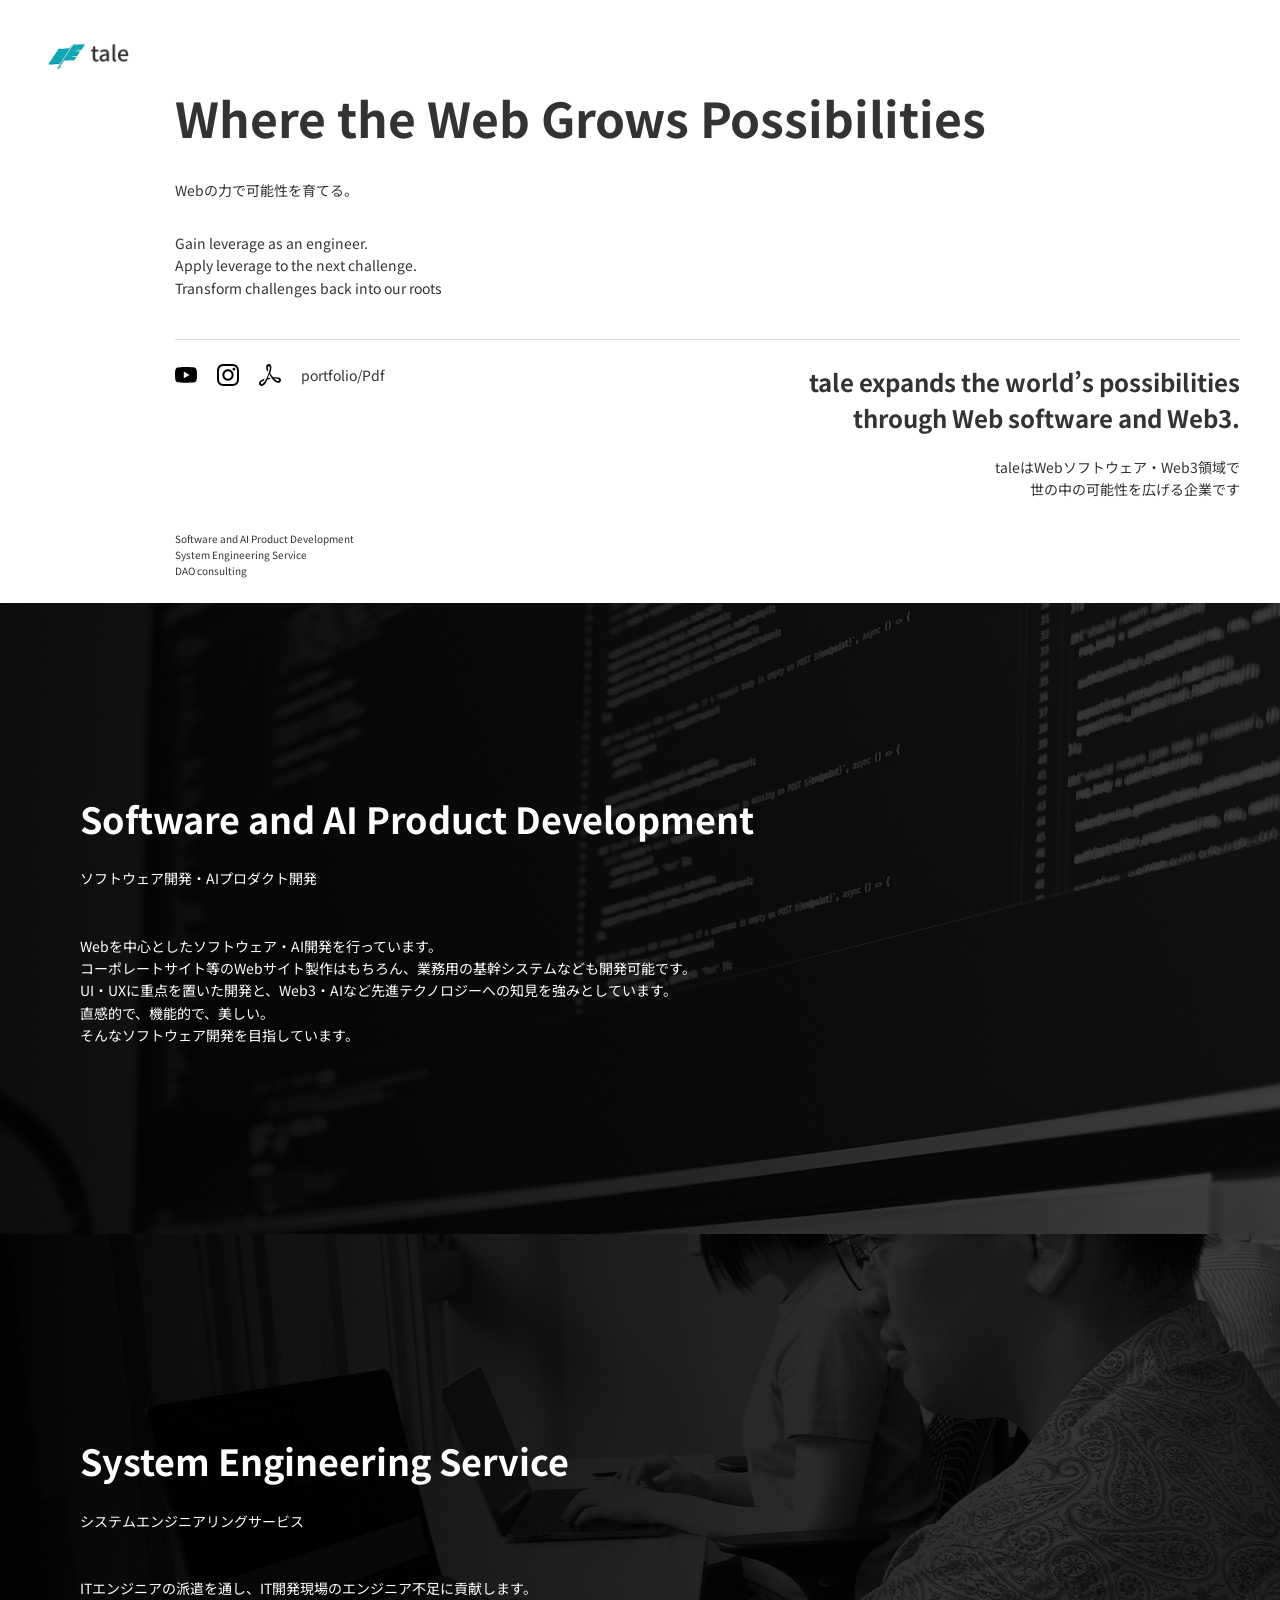
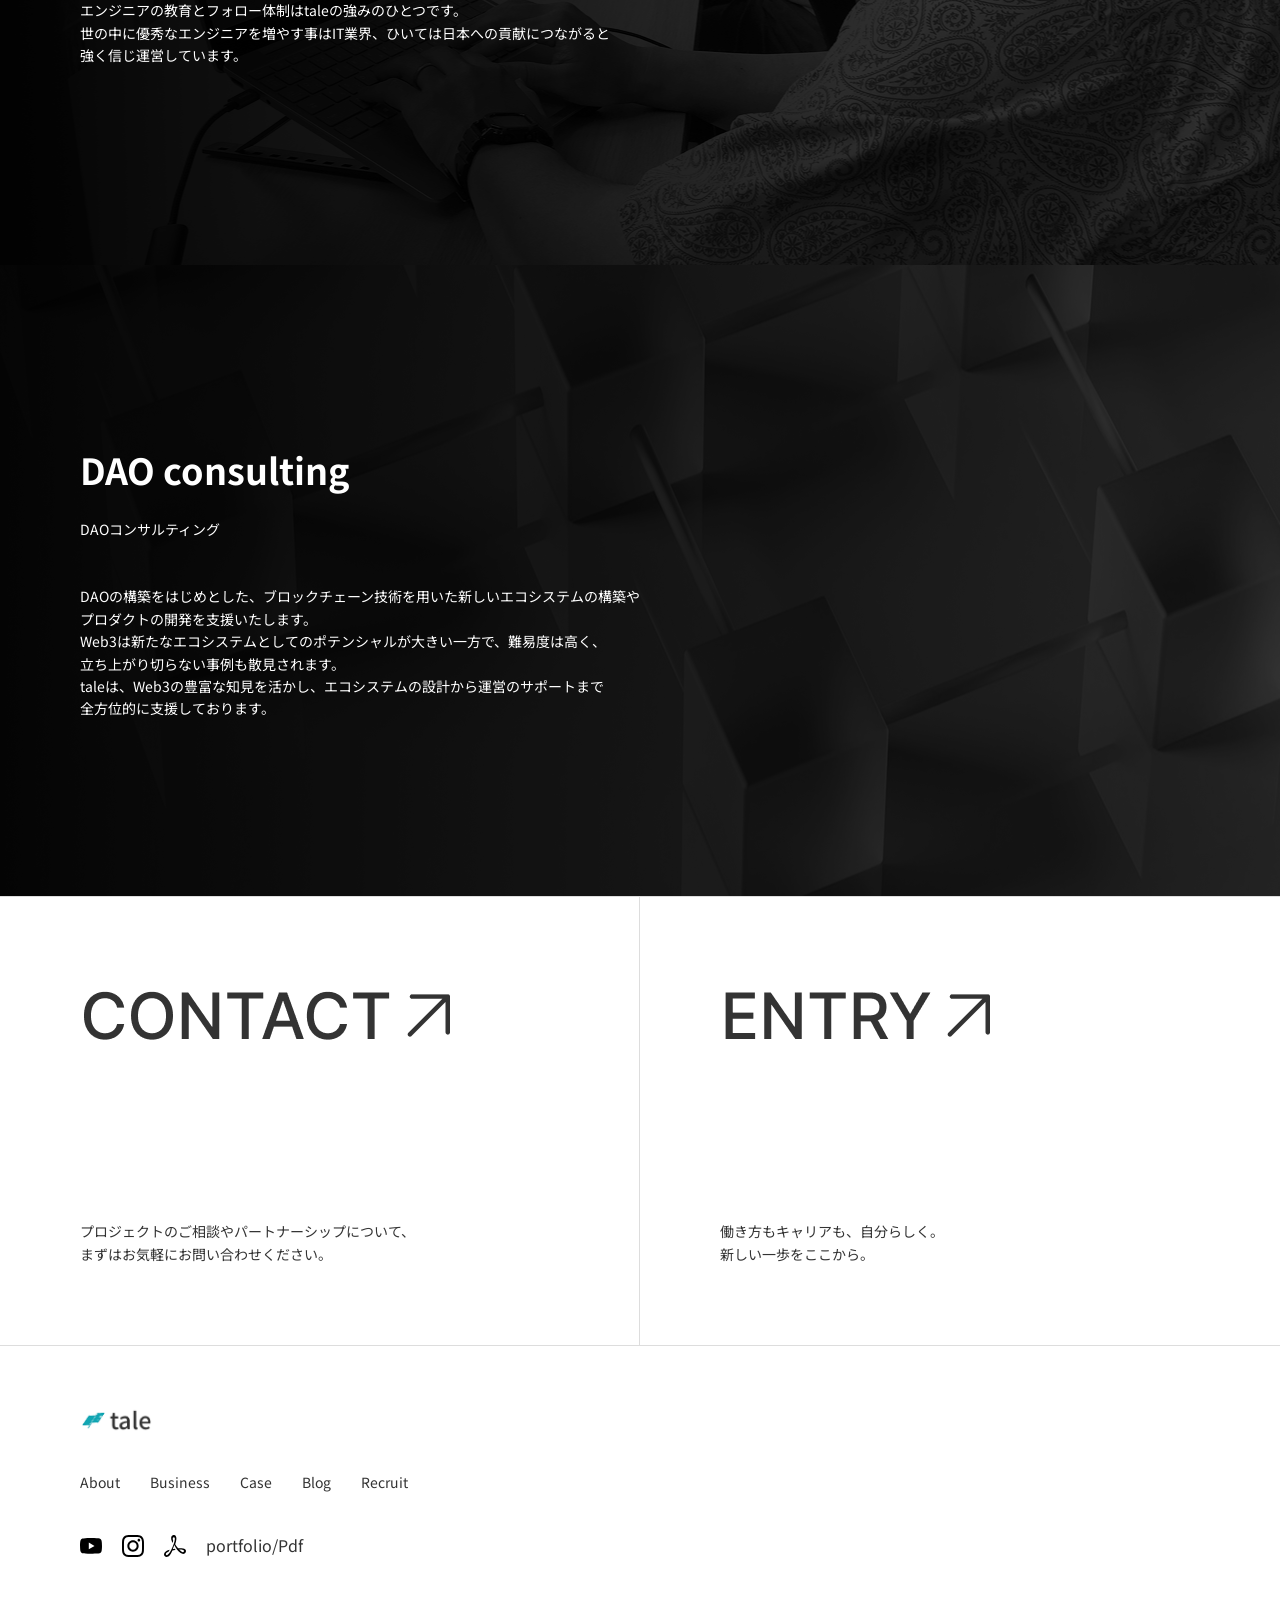
==== index.html @ 4bd84e6c "初回作成分" ====
<!DOCTYPE html>
<html lang="ja">
<head>
  <meta charset="UTF-8">
  <title>tale(mock)</title>

  <link href="https://fonts.googleapis.com/css2?family=Noto+Sans+JP:wght@400;700&display=swap" rel="stylesheet">
  <link rel="stylesheet" href="assets/css/style.css">
</head>

<body>

<header class="header">
  <div class="container">

    <div class="logo">
      <img src="assets/images/tale_logo_header.png" alt="tale">
    </div>

    <!-- <nav class="nav">
      <a href="#">About</a>
      <a href="#">Business</a>
      <a href="#">Case</a>
      <a href="#">Blog</a>
      <a href="#">Recruit</a>
    </nav> -->

  </div>
</header>


<section class="hero">
  <div class="container">
		<h1>Where the Web Grows Possibilities</h1>
    <p class="hero-sub">
          Webの力で可能性を育てる。
        </p>
      <p class="hero-text">
        Gain leverage as an engineer.<br>
        Apply leverage to the next challenge.<br>
        Transform challenges back into our roots
      </p>

    <!-- 上段 -->
    <div class="hero-top">
			

      <!-- 左 -->
      <div class="hero-left">



        <div class="hero-icons">
          <img src="assets/images/youtube.svg">
          <img src="assets/images/Instagram.svg">
          <img src="assets/images/pdf.svg">
          <span>portfolio/Pdf</span>
        </div>

      </div>


      <!-- 右 -->
      <div class="hero-right">

        <h2>
          tale expands the world’s possibilities<br>
          through Web software and Web3.
        </h2>

        <p>
          taleはWebソフトウェア・Web3領域で<br>
          世の中の可能性を広げる企業です
        </p>
<!-- 
        <a class="about-link" href="#">
          About tale →
        </a> -->

      </div>

    </div>


    <!-- 下段 -->
    <div class="hero-bottom">

      <a href="#">Software and AI Product Development</a>
      <a href="#">System Engineering Service</a>
      <a href="#">DAO consulting</a>

    </div>

  </div>
</section>


<section class="service service-dev">
  <div class="container">
    <div class="service-content">
      <h2>Software and AI Product Development</h2>
			<p>ソフトウェア開発・AIプロダクト開発<br><br><br></p>
			<p>Webを中心としたソフトウェア・AI開発を行っています。<br>
				コーポレートサイト等のWebサイト製作はもちろん、業務用の基幹システムなども開発可能です。<br>
				UI・UXに重点を置いた開発と、Web3・AIなど先進テクノロジーへの知見を強みとしています。<br>
				直感的で、機能的で、美しい。<br>
				そんなソフトウェア開発を目指しています。
			</p>
			<!-- <a class="more" href="#">More detail　　　　　　　　　　→</a> -->
    </div>
  </div>
</section>


<section class="service service-ses">
  <div class="container">
    <div class="service-content">
      <h2>System Engineering Service</h2>
			<p>システムエンジニアリングサービス<br><br><br></p>
      <p>ITエンジニアの派遣を通し、IT開発現場のエンジニア不足に貢献します。<br>
				エンジニアの教育とフォロー体制はtaleの強みのひとつです。<br>
				世の中に優秀なエンジニアを増やす事はIT業界、ひいては日本への貢献につながると<br>
				強く信じ運営しています。
			</p>
      <!-- <a class="more" href="#">More detail　　　　　　　　　　→</a> -->
    </div>
  </div>
</section>


<section class="service service-dao">
  <div class="container">
    <div class="service-content">
      <h2>DAO consulting</h2>
      <p>DAOコンサルティング<br><br><br></p>
			<p>DAOの構築をはじめとした、ブロックチェーン技術を用いた新しいエコシステムの構築や<br>
				プロダクトの開発を支援いたします。<br>
				Web3は新たなエコシステムとしてのポテンシャルが大きい一方で、難易度は高く、<br>
				立ち上がり切らない事例も散見されます。<br>
				taleは、Web3の豊富な知見を活かし、エコシステムの設計から運営のサポートまで<br>
				全方位的に支援しております。
			</p>

      <!-- <a class="more" href="#">More detail　　　　　　　　　　→</a> -->
    </div>
  </div>
</section>

<section class="footer-cta">

  <div class="cta-box">

    <div class="cta-left">
      <img src="assets/images/CONTACT.png">

      <p class="cta-text">
        プロジェクトのご相談やパートナーシップについて、<br>
        まずはお気軽にお問い合わせください。
      </p>

      <!-- <div class="cta-arrow">→</div> -->
    </div>

    <div class="cta-right">
      <img src="assets/images/ENTRY.png">

      <p class="cta-text">
        働き方もキャリアも、自分らしく。<br>
        新しい一歩をここから。
      </p>

      <!-- <div class="cta-arrow">→</div> -->
    </div>

  </div>

</section>


<!-- footer -->

<footer class="footer">

  <div class="container footer-inner">

    <div class="footer-left">

      <img src="assets/images/tale_logo_footer.png" class="footer-logo">

      <nav class="footer-nav">
        <a href="#">About</a>
        <a href="#">Business</a>
        <a href="#">Case</a>
        <a href="#">Blog</a>
        <a href="#">Recruit</a>
      </nav>

      <div class="footer-right">
        <img src="assets/images/youtube.svg">
        <img src="assets/images/Instagram.svg">
        <img src="assets/images/pdf.svg">
        <span>portfolio/Pdf</span>
      </div>

    </div>

  </div>

</footer>

</body>
</html>
---- assets/css/style.css ----
*{
  margin:0;
  padding:0;
  box-sizing:border-box;
}

body{
  font-family:"Noto Sans JP", sans-serif;
  color:#333333;
  line-height:1.6;
}

/* =====================
  container
===================== */

.container{
  max-width:1440px;
  margin:0 auto;
  padding-left: 175px;
  padding-right: 40px;
}

/* =====================
  header
===================== */

.header{
	padding:0 40px;
}

.header .container{
  display:flex;
  justify-content:space-between;
  align-items:center;
  padding:40px 0px 0px;
}

.logo img{
  height:32px;
}

.nav a{
  margin:0 18px;
  text-decoration:none;
  color:#333333;
  font-size:14px;
}

.contact{
  background:#333333;
  color:#fff;
  border:none;
  padding:8px 20px;
  cursor:pointer;
}

/* =====================
  hero
===================== */

.hero{
	padding-bottom:24px;
}

/* 上段 */

.hero-top{
  display:flex;
  justify-content:space-between;
  align-items:flex-start;
  gap:120px;
  border-top:1px solid #ddd;
	padding-top: 24px;
}

/* 左 */

.hero-left{
  max-width:720px;
}

.hero h1{
  font-size:48px;
  font-weight:700;
  color:#333;
  margin-bottom:24px;
}

.hero-sub{
  font-size:14px;
  margin-bottom:30px;
}

.hero-text{
  font-size:14px;
  margin-bottom:40px;
}

/* SNS */

.hero-icons{
  display:flex;
  align-items:center;
  gap:20px;
}

.hero-icons img{
  width:22px;
}

.hero-icons span{
  font-size:14px;
}

/* 右 */

.hero-right{
  max-width:500px;
}

.hero-right h2{
  font-size:24px;
  line-height:1.5;
  margin-bottom:20px;
	text-align:right;
}

.hero-right p{
  font-size:14px;
  margin-bottom:30px;
	text-align:right;
}

.about-link{
  display:inline-block;
  text-decoration:none;
  color:#333;
  font-weight:700;
  border-bottom:1px solid #333;
  padding-bottom:6px;
}

/* 下段 */
.hero-bottom{
  display:flex;
  flex-direction:column;
}

.hero-bottom a{
  font-size:10px;
  text-decoration:none;
  color:#333333;
}

/* =====================
  service section
===================== */

.service{
  position:relative;
  height:631px;
  color:#fff;
  display:flex;
  align-items:center;
  justify-content:flex-start;
}

.service::before{
  content:"";
  position:absolute;
  inset:0;
  background:rgba(0,0,0,0.55);
}

.service .container{
  position:relative;
  z-index:2;
  display:flex;
  justify-content:flex-start;
	margin: 0;
	padding: 80px;
}

.service-content{
  max-width:900px;
}

.service h2{
  font-size:36px;
  font-weight:700;
  margin-bottom:20px;
}

.service p{
  font-size:14px;
}

.more{
  display:inline-block;
  margin-top:20px;
  border-bottom:1px solid #fff;
  text-decoration:none;
  color:#fff;
  font-weight:700;
}

/* =====================
  background images
===================== */

.service-dev{
  background:url("../images/Software_and_AI_Product_Development.png") center/cover no-repeat;
}

.service-ses{
  background:url("../images/System_Engineering_Service.png") center/cover no-repeat;
}

.service-dao{
  background:url("../images/DAO_consulting.png") center/cover no-repeat;
}

/* =====================
  footer CTA
===================== */

.footer-cta{
  border-top:1px solid #ddd;
}

.cta-box{
  display:flex;
}

.cta-left,
.cta-right{
  width:50%;
  padding:80px;
  position:relative;
  border-right:1px solid #ddd;
  border-bottom:1px solid #ddd;
}

.cta-right{
  border-right:none;
}

.cta-box h2{
  font-size:64px;
  margin-bottom:8px;
  font-family:"Inter", sans-serif;
}

.cta-ja{
  font-size:14px;
  margin-bottom:60px;
}

.cta-text{
  font-size:14px;
  color:#333;
  padding-top: 160px;
}

.cta-arrow{
  position:absolute;
  right:80px;
  bottom:80px;
  width:60px;
  height:60px;
  border:1px solid #333;
  border-radius:50%;
  display:flex;
  align-items:center;
  justify-content:center;
  font-size:20px;
}


/* =====================
  footer
===================== */

.footer{
  padding:60px 0;
}

.footer-inner{
  position:relative;
  padding-left: 80px;
}


.footer-logo{
  height:28px;
  margin-bottom:30px;
}

.footer-nav{
  display:flex;
  gap:30px;
}

.footer-nav a{
  text-decoration:none;
  color:#333;
  font-size:14px;
}

.footer-right{
  display:flex;
  justify-content:flex;
  align-items:center;
  gap:20px;

  margin-top:40px;
}

.footer-right img{
  width:22px;
}

.footer-copy{
  border-top:1px solid #ddd;
  margin-top:60px;
  padding:20px 0;
  text-align:center;
  font-size:12px;
}
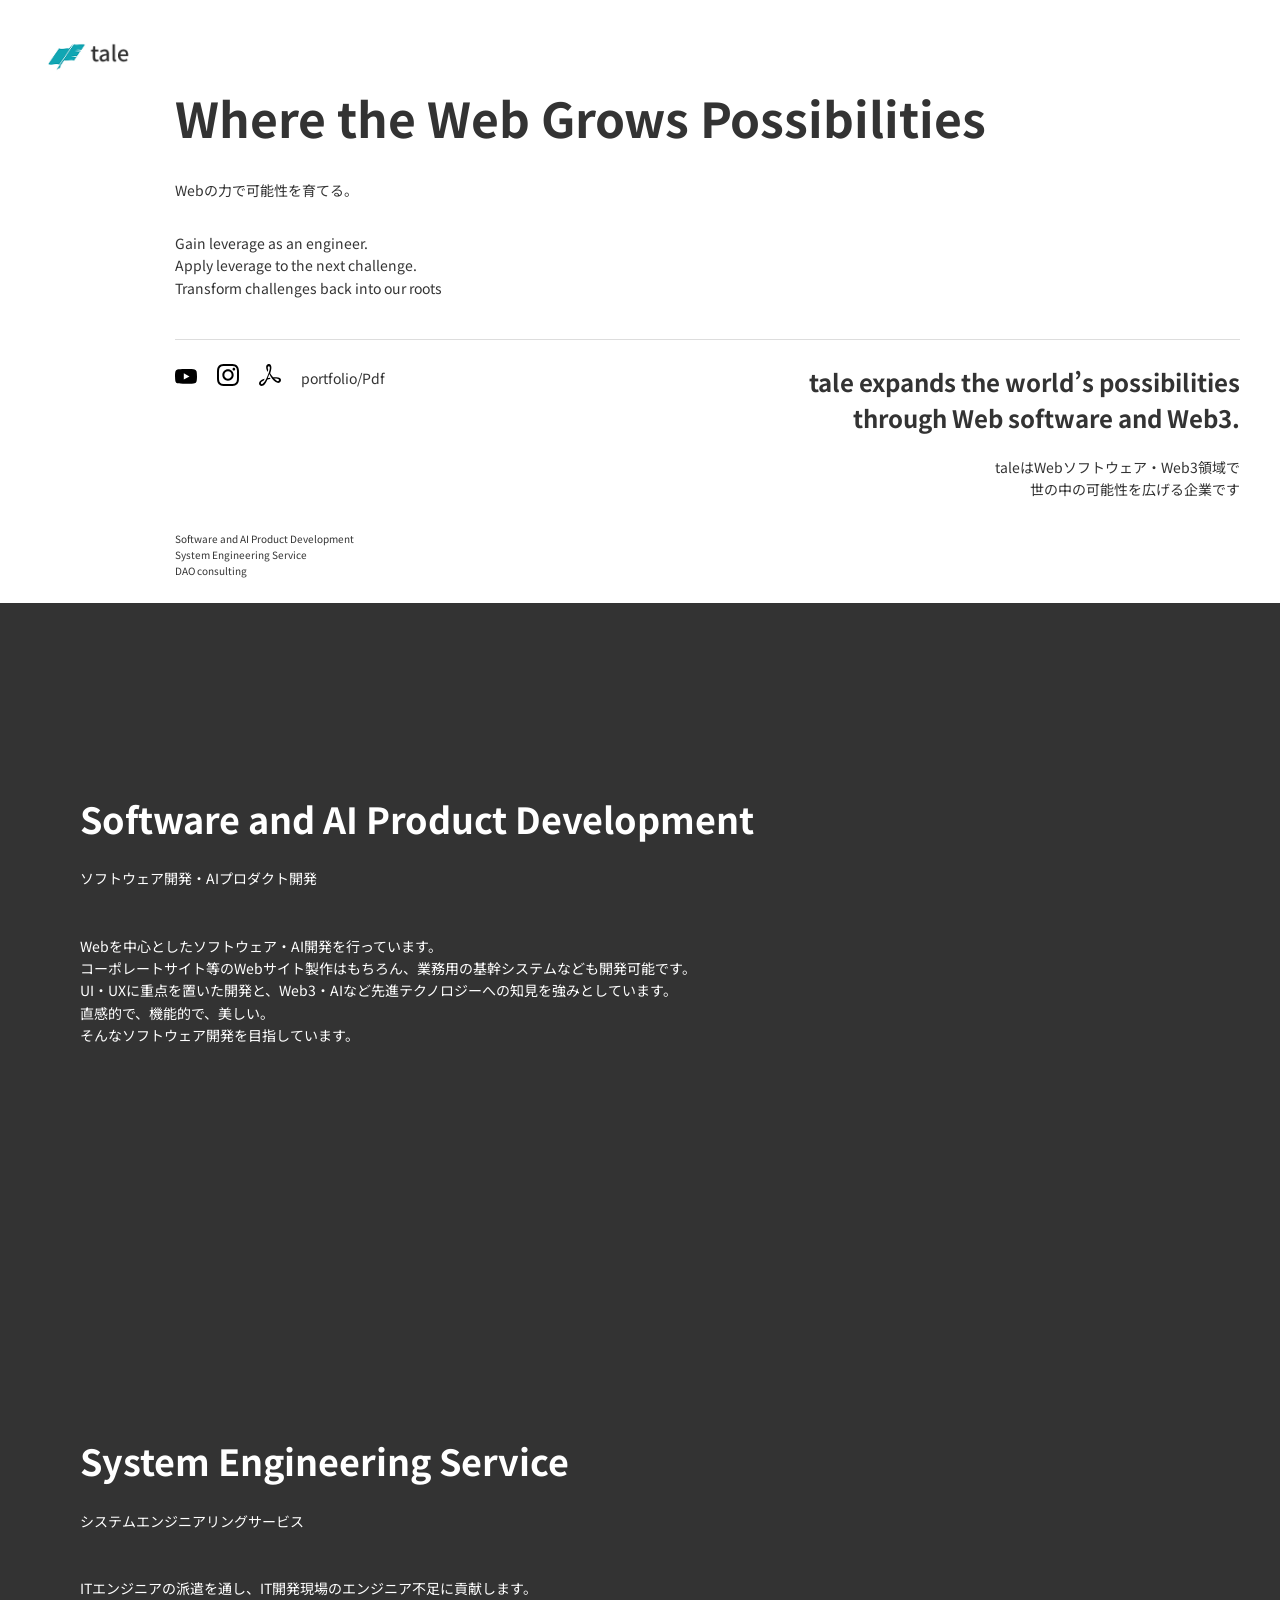
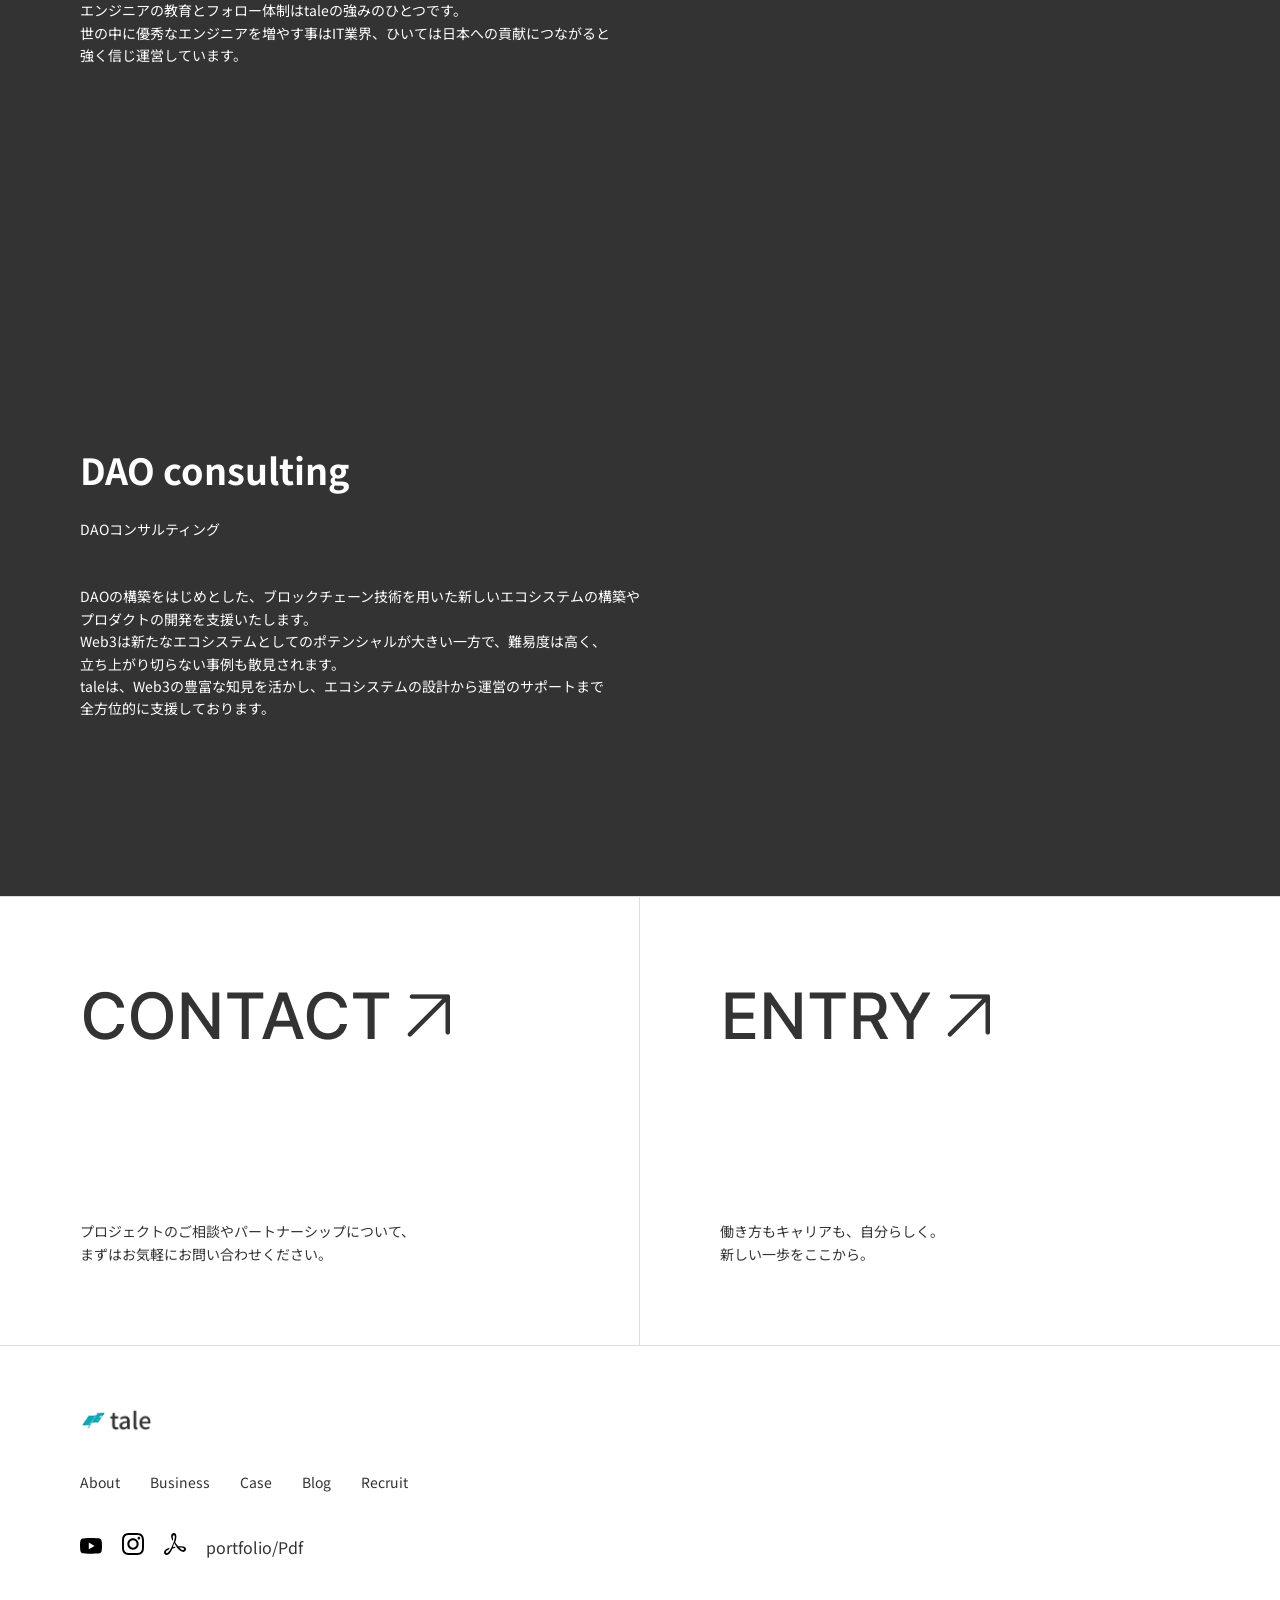
==== commit 59f23169: "清書" ====
--- a/index.html
+++ b/index.html
@@ -1,23 +1,24 @@
 <!DOCTYPE html>
 <html lang="ja">
+
 <head>
   <meta charset="UTF-8">
-  <title>tale(mock)</title>
-
+  <title>tale</title>
+  <link rel="icon" href="assets/images/favicon.ico">
   <link href="https://fonts.googleapis.com/css2?family=Noto+Sans+JP:wght@400;700&display=swap" rel="stylesheet">
   <link rel="stylesheet" href="assets/css/style.css">
 </head>
 
 <body>
 
-<header class="header">
-  <div class="container">
-
-    <div class="logo">
-      <img src="assets/images/tale_logo_header.png" alt="tale">
-    </div>
-
-    <!-- <nav class="nav">
+  <header class="header">
+    <div class="container">
+
+      <div class="logo">
+        <img src="assets/images/tale_logo_header.png" alt="tale">
+      </div>
+
+      <!-- <nav class="nav">
       <a href="#">About</a>
       <a href="#">Business</a>
       <a href="#">Case</a>
@@ -25,188 +26,195 @@
       <a href="#">Recruit</a>
     </nav> -->
 
-  </div>
-</header>
-
-
-<section class="hero">
-  <div class="container">
-		<h1>Where the Web Grows Possibilities</h1>
-    <p class="hero-sub">
-          Webの力で可能性を育てる。
-        </p>
+    </div>
+  </header>
+
+  <section class="hero">
+    <div class="container">
+      <h1>Where the Web Grows Possibilities</h1>
+      <p class="hero-sub">
+        Webの力で可能性を育てる。
+      </p>
       <p class="hero-text">
         Gain leverage as an engineer.<br>
         Apply leverage to the next challenge.<br>
         Transform challenges back into our roots
       </p>
 
-    <!-- 上段 -->
-    <div class="hero-top">
-			
-
-      <!-- 左 -->
-      <div class="hero-left">
-
-
-
-        <div class="hero-icons">
-          <img src="assets/images/youtube.svg">
-          <img src="assets/images/Instagram.svg">
-          <img src="assets/images/pdf.svg">
-          <span>portfolio/Pdf</span>
+      <!-- 上段 -->
+      <div class="hero-top">
+
+        <!-- 左 -->
+        <div class="hero-left">
+
+          <div class="hero-icons">
+            <a href="https://youtube.com/channel/UCAvjU05--zOVckVLGL767dQ" target="_blank" rel="noopener">
+              <img src="assets/images/youtube.svg" alt="YouTube">
+            </a>
+            <a href="https://www.instagram.com/tale2018.official" target="_blank" rel="noopener">
+              <img src="assets/images/Instagram.svg" alt="Instagram">
+            </a>
+            <a href="" target="_blank">
+              <img src="assets/images/pdf.svg" alt="PDF">
+            </a>
+            <span>portfolio/Pdf</span>
+          </div>
+
         </div>
 
-      </div>
-
-
-      <!-- 右 -->
-      <div class="hero-right">
-
-        <h2>
-          tale expands the world’s possibilities<br>
-          through Web software and Web3.
-        </h2>
-
-        <p>
-          taleはWebソフトウェア・Web3領域で<br>
-          世の中の可能性を広げる企業です
-        </p>
-<!-- 
+        <!-- 右 -->
+        <div class="hero-right">
+
+          <h2>
+            tale expands the world’s possibilities<br>
+            through Web software and Web3.
+          </h2>
+
+          <p>
+            taleはWebソフトウェア・Web3領域で<br>
+            世の中の可能性を広げる企業です
+          </p>
+          <!-- 
         <a class="about-link" href="#">
           About tale →
         </a> -->
 
-      </div>
-
-    </div>
-
-
-    <!-- 下段 -->
-    <div class="hero-bottom">
-
-      <a href="#">Software and AI Product Development</a>
-      <a href="#">System Engineering Service</a>
-      <a href="#">DAO consulting</a>
-
-    </div>
-
-  </div>
-</section>
-
-
-<section class="service service-dev">
-  <div class="container">
-    <div class="service-content">
-      <h2>Software and AI Product Development</h2>
-			<p>ソフトウェア開発・AIプロダクト開発<br><br><br></p>
-			<p>Webを中心としたソフトウェア・AI開発を行っています。<br>
-				コーポレートサイト等のWebサイト製作はもちろん、業務用の基幹システムなども開発可能です。<br>
-				UI・UXに重点を置いた開発と、Web3・AIなど先進テクノロジーへの知見を強みとしています。<br>
-				直感的で、機能的で、美しい。<br>
-				そんなソフトウェア開発を目指しています。
-			</p>
-			<!-- <a class="more" href="#">More detail　　　　　　　　　　→</a> -->
-    </div>
-  </div>
-</section>
-
-
-<section class="service service-ses">
-  <div class="container">
-    <div class="service-content">
-      <h2>System Engineering Service</h2>
-			<p>システムエンジニアリングサービス<br><br><br></p>
-      <p>ITエンジニアの派遣を通し、IT開発現場のエンジニア不足に貢献します。<br>
-				エンジニアの教育とフォロー体制はtaleの強みのひとつです。<br>
-				世の中に優秀なエンジニアを増やす事はIT業界、ひいては日本への貢献につながると<br>
-				強く信じ運営しています。
-			</p>
-      <!-- <a class="more" href="#">More detail　　　　　　　　　　→</a> -->
-    </div>
-  </div>
-</section>
-
-
-<section class="service service-dao">
-  <div class="container">
-    <div class="service-content">
-      <h2>DAO consulting</h2>
-      <p>DAOコンサルティング<br><br><br></p>
-			<p>DAOの構築をはじめとした、ブロックチェーン技術を用いた新しいエコシステムの構築や<br>
-				プロダクトの開発を支援いたします。<br>
-				Web3は新たなエコシステムとしてのポテンシャルが大きい一方で、難易度は高く、<br>
-				立ち上がり切らない事例も散見されます。<br>
-				taleは、Web3の豊富な知見を活かし、エコシステムの設計から運営のサポートまで<br>
-				全方位的に支援しております。
-			</p>
-
-      <!-- <a class="more" href="#">More detail　　　　　　　　　　→</a> -->
-    </div>
-  </div>
-</section>
-
-<section class="footer-cta">
-
-  <div class="cta-box">
-
-    <div class="cta-left">
-      <img src="assets/images/CONTACT.png">
-
-      <p class="cta-text">
-        プロジェクトのご相談やパートナーシップについて、<br>
-        まずはお気軽にお問い合わせください。
-      </p>
-
-      <!-- <div class="cta-arrow">→</div> -->
-    </div>
-
-    <div class="cta-right">
-      <img src="assets/images/ENTRY.png">
-
-      <p class="cta-text">
-        働き方もキャリアも、自分らしく。<br>
-        新しい一歩をここから。
-      </p>
-
-      <!-- <div class="cta-arrow">→</div> -->
-    </div>
-
-  </div>
-
-</section>
-
-
-<!-- footer -->
-
-<footer class="footer">
-
-  <div class="container footer-inner">
-
-    <div class="footer-left">
-
-      <img src="assets/images/tale_logo_footer.png" class="footer-logo">
-
-      <nav class="footer-nav">
-        <a href="#">About</a>
-        <a href="#">Business</a>
-        <a href="#">Case</a>
-        <a href="#">Blog</a>
-        <a href="#">Recruit</a>
-      </nav>
-
-      <div class="footer-right">
-        <img src="assets/images/youtube.svg">
-        <img src="assets/images/Instagram.svg">
-        <img src="assets/images/pdf.svg">
-        <span>portfolio/Pdf</span>
-      </div>
-
-    </div>
-
-  </div>
-
-</footer>
+        </div>
+
+      </div>
+
+      <!-- 下段 -->
+      <div class="hero-bottom">
+
+        <a href="#">Software and AI Product Development</a>
+        <a href="#">System Engineering Service</a>
+        <a href="#">DAO consulting</a>
+
+      </div>
+
+    </div>
+  </section>
+
+  <section class="service service-dev">
+    <video class="bg-video" autoplay muted loop playsinline>
+      <source src="assets/videos/service-dev.mp4" type="video/mp4">
+    </video>
+    <div class="container">
+      <div class="service-content">
+        <h2>Software and AI Product Development</h2>
+        <p>ソフトウェア開発・AIプロダクト開発<br><br><br></p>
+        <p>Webを中心としたソフトウェア・AI開発を行っています。<br>
+          コーポレートサイト等のWebサイト製作はもちろん、業務用の基幹システムなども開発可能です。<br>
+          UI・UXに重点を置いた開発と、Web3・AIなど先進テクノロジーへの知見を強みとしています。<br>
+          直感的で、機能的で、美しい。<br>
+          そんなソフトウェア開発を目指しています。
+        </p>
+        <!-- <a class="more" href="#">More detail　　　　　　　　　　→</a> -->
+      </div>
+    </div>
+  </section>
+
+  <section class="service service-ses">
+    <video class="bg-video" autoplay muted loop playsinline>
+      <source src="assets/videos/service-ses.mp4" type="video/mp4">
+    </video>
+    <div class="container">
+      <div class="service-content">
+        <h2>System Engineering Service</h2>
+        <p>システムエンジニアリングサービス<br><br><br></p>
+        <p>ITエンジニアの派遣を通し、IT開発現場のエンジニア不足に貢献します。<br>
+          エンジニアの教育とフォロー体制はtaleの強みのひとつです。<br>
+          世の中に優秀なエンジニアを増やす事はIT業界、ひいては日本への貢献につながると<br>
+          強く信じ運営しています。
+        </p>
+        <!-- <a class="more" href="#">More detail　　　　　　　　　　→</a> -->
+      </div>
+    </div>
+  </section>
+
+  <section class="service service-dao">
+    <video class="bg-video" autoplay muted loop playsinline>
+      <source src="assets/videos/service-dao.mp4" type="video/mp4">
+    </video>
+    <div class="container">
+      <div class="service-content">
+        <h2>DAO consulting</h2>
+        <p>DAOコンサルティング<br><br><br></p>
+        <p>DAOの構築をはじめとした、ブロックチェーン技術を用いた新しいエコシステムの構築や<br>
+          プロダクトの開発を支援いたします。<br>
+          Web3は新たなエコシステムとしてのポテンシャルが大きい一方で、難易度は高く、<br>
+          立ち上がり切らない事例も散見されます。<br>
+          taleは、Web3の豊富な知見を活かし、エコシステムの設計から運営のサポートまで<br>
+          全方位的に支援しております。
+        </p>
+
+        <!-- <a class="more" href="#">More detail　　　　　　　　　　→</a> -->
+      </div>
+    </div>
+  </section>
+
+  <section class="footer-cta">
+
+    <div class="cta-box">
+
+      <div class="cta-left">
+        <img src="assets/images/CONTACT.png">
+
+        <p class="cta-text">
+          プロジェクトのご相談やパートナーシップについて、<br>
+          まずはお気軽にお問い合わせください。
+        </p>
+
+        <!-- <div class="cta-arrow">→</div> -->
+      </div>
+
+      <div class="cta-right">
+        <img src="assets/images/ENTRY.png">
+
+        <p class="cta-text">
+          働き方もキャリアも、自分らしく。<br>
+          新しい一歩をここから。
+        </p>
+
+        <!-- <div class="cta-arrow">→</div> -->
+      </div>
+
+    </div>
+
+  </section>
+
+  <!-- footer -->
+  <footer class="footer">
+    <div class="container footer-inner">
+      <div class="footer-left">
+        <img src="assets/images/tale_logo_footer.png" class="footer-logo">
+        <nav class="footer-nav">
+          <a href="#">About</a>
+          <a href="#">Business</a>
+          <a href="#">Case</a>
+          <a href="#">Blog</a>
+          <a href="#">Recruit</a>
+        </nav>
+
+        <div class="footer-right">
+          <a href="https://youtube.com/channel/UCAvjU05--zOVckVLGL767dQ" target="_blank" rel="noopener">
+            <img src="assets/images/youtube.svg" alt="YouTube">
+          </a>
+          <a href="https://www.instagram.com/tale2018.official" target="_blank" rel="noopener">
+            <img src="assets/images/Instagram.svg" alt="Instagram">
+          </a>
+          <a href="" target="_blank">
+            <img src="assets/images/pdf.svg" alt="PDF">
+          </a>
+          <span>portfolio/Pdf</span>
+        </div>
+
+      </div>
+
+    </div>
+
+  </footer>
 
 </body>
+
 </html>
--- a/assets/css/style.css
+++ b/assets/css/style.css
@@ -170,7 +170,7 @@
   content:"";
   position:absolute;
   inset:0;
-  background:rgba(0,0,0,0.55);
+  background:rgba(0,0,0,0.80);
 }
 
 .service .container{
@@ -210,15 +210,48 @@
 ===================== */
 
 .service-dev{
-  background:url("../images/Software_and_AI_Product_Development.png") center/cover no-repeat;
+  position: relative;
+  overflow: hidden;
+}
+
+.service-dev .bg-video{
+  position: absolute;
+  top: 0;
+  left: 0;
+  width: 100%;
+  height: 100%;
+  object-fit: cover;
+  z-index: -1;
 }
 
 .service-ses{
-  background:url("../images/System_Engineering_Service.png") center/cover no-repeat;
+  position: relative;
+  overflow: hidden;
+}
+
+.service-ses .bg-video{
+  position: absolute;
+  top: 0;
+  left: 0;
+  width: 100%;
+  height: 100%;
+  object-fit: cover;
+  z-index: -1;
 }
 
 .service-dao{
-  background:url("../images/DAO_consulting.png") center/cover no-repeat;
+  position: relative;
+  overflow: hidden;
+}
+
+.service-dao .bg-video{
+  position: absolute;
+  top: 0;
+  left: 0;
+  width: 100%;
+  height: 100%;
+  object-fit: cover;
+  z-index: -1;
 }
 
 /* =====================
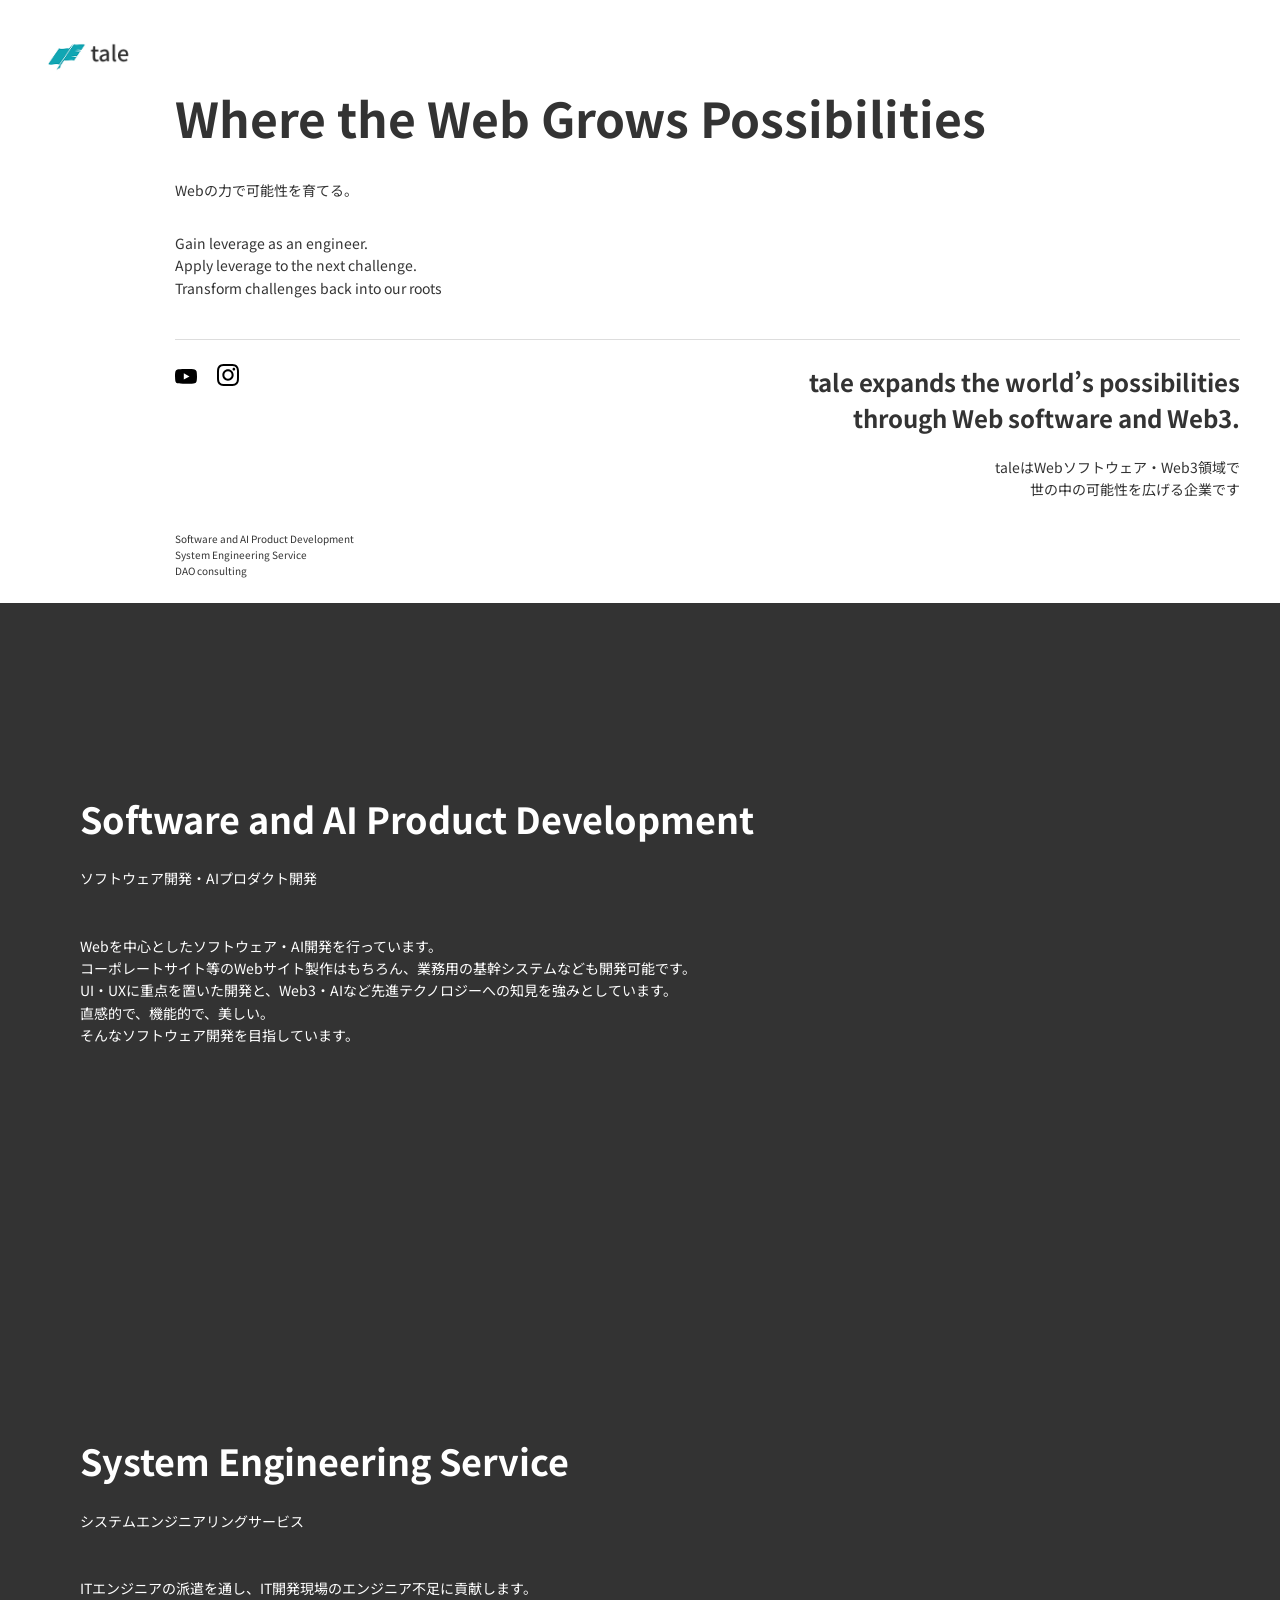
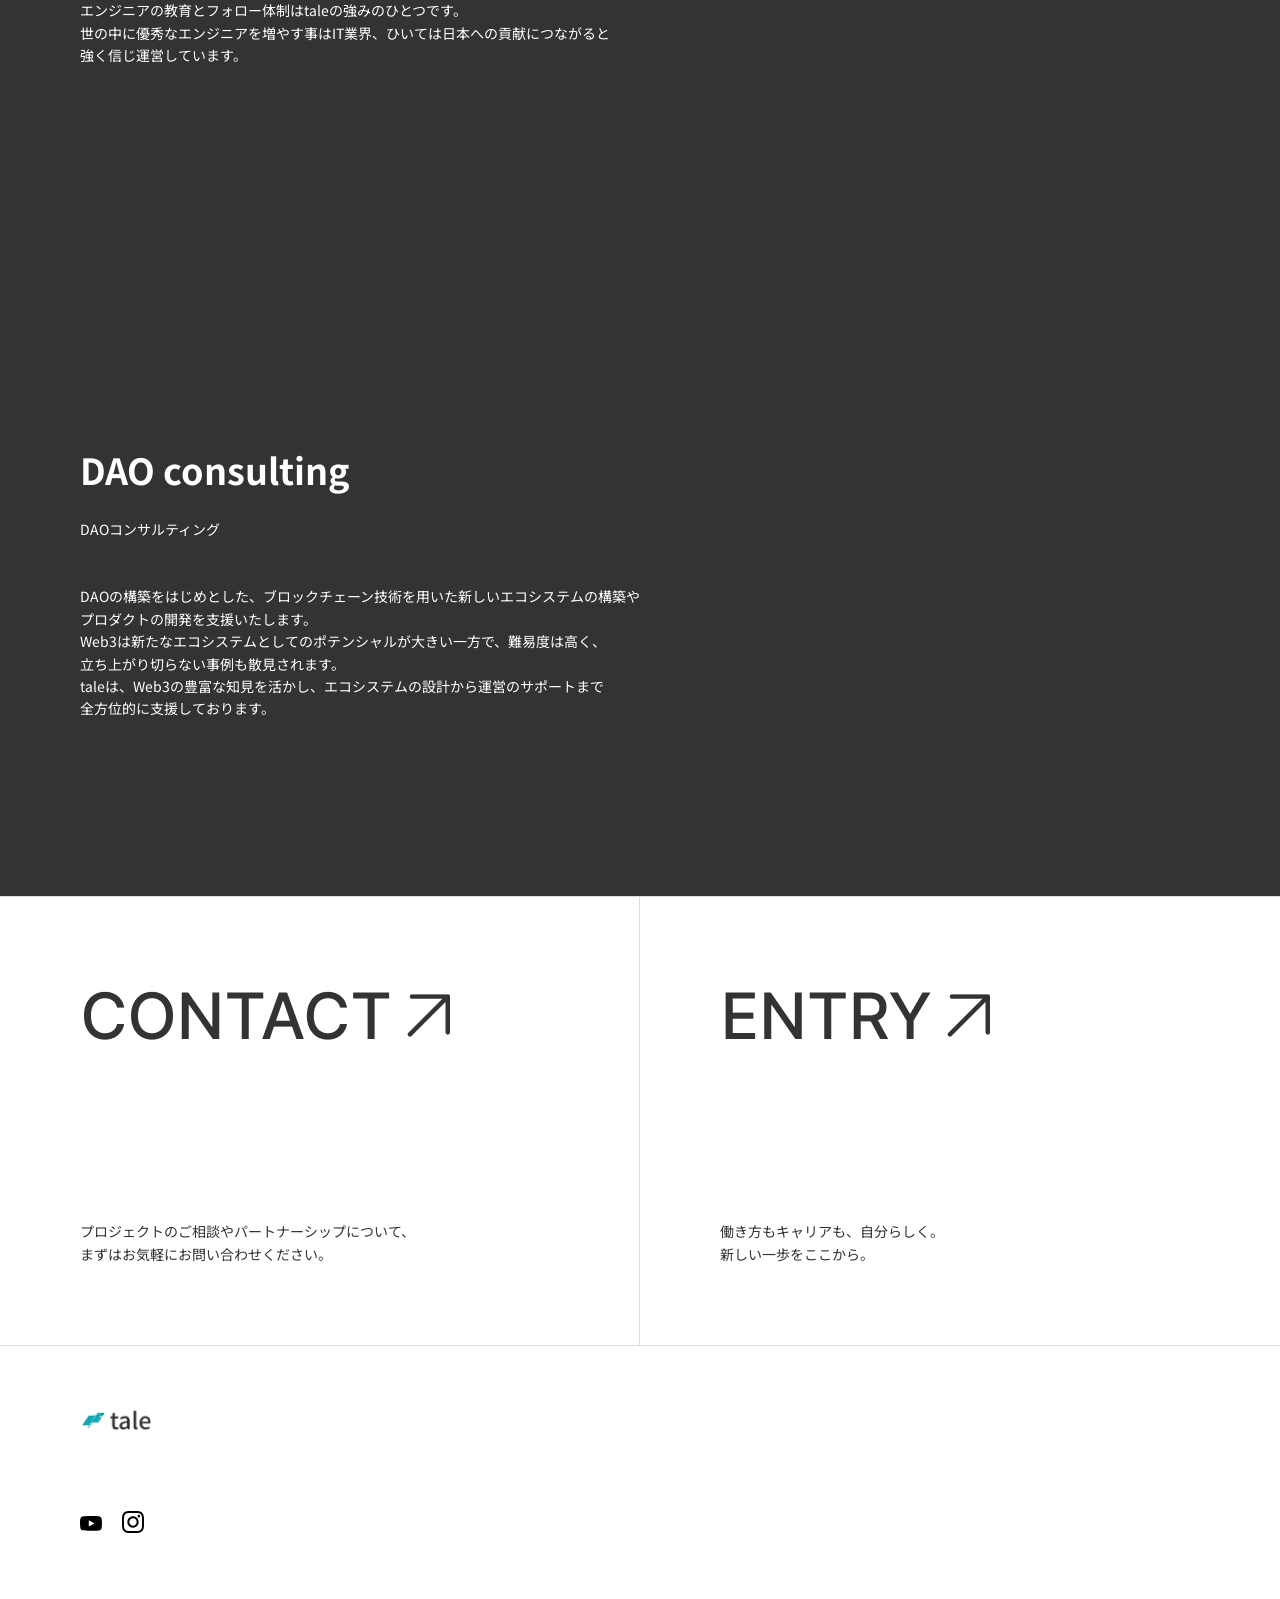
==== commit d7546bcc: "メール追加" ====
--- a/index.html
+++ b/index.html
@@ -47,17 +47,17 @@
         <!-- 左 -->
         <div class="hero-left">
 
-          <div class="hero-icons">
+          <div class="hero-icons icon">
             <a href="https://youtube.com/channel/UCAvjU05--zOVckVLGL767dQ" target="_blank" rel="noopener">
               <img src="assets/images/youtube.svg" alt="YouTube">
             </a>
             <a href="https://www.instagram.com/tale2018.official" target="_blank" rel="noopener">
-              <img src="assets/images/Instagram.svg" alt="Instagram">
+              <img class="icon" src="assets/images/Instagram.svg" alt="Instagram">
             </a>
-            <a href="" target="_blank">
+            <!-- <a href="" target="_blank">
               <img src="assets/images/pdf.svg" alt="PDF">
             </a>
-            <span>portfolio/Pdf</span>
+            <span>portfolio/Pdf</span> -->
           </div>
 
         </div>
@@ -158,7 +158,9 @@
     <div class="cta-box">
 
       <div class="cta-left">
-        <img src="assets/images/CONTACT.png">
+        <a href="mailto:info@tale-jp.com?subject=【コーポレートサイト】お問い合わせ">
+          <img src="assets/images/CONTACT.png" alt="CONTACT">
+        </a>
 
         <p class="cta-text">
           プロジェクトのご相談やパートナーシップについて、<br>
@@ -169,7 +171,9 @@
       </div>
 
       <div class="cta-right">
-        <img src="assets/images/ENTRY.png">
+        <a href="mailto:info@tale-jp.com?subject=【コーポレートサイト】採用エントリー">
+          <img src="assets/images/ENTRY.png" alt="ENTRY">
+        </a>
 
         <p class="cta-text">
           働き方もキャリアも、自分らしく。<br>
@@ -189,24 +193,24 @@
       <div class="footer-left">
         <img src="assets/images/tale_logo_footer.png" class="footer-logo">
         <nav class="footer-nav">
-          <a href="#">About</a>
-          <a href="#">Business</a>
-          <a href="#">Case</a>
-          <a href="#">Blog</a>
-          <a href="#">Recruit</a>
+          <!-- <a href="#">About</a> -->
+          <!-- <a href="#">Business</a> -->
+          <!-- <a href="#">Case</a> -->
+          <!-- <a href="#">Blog</a> -->
+          <!-- <a href="#">Recruit</a> -->
         </nav>
 
-        <div class="footer-right">
+        <div class="footer-right icon">
           <a href="https://youtube.com/channel/UCAvjU05--zOVckVLGL767dQ" target="_blank" rel="noopener">
             <img src="assets/images/youtube.svg" alt="YouTube">
           </a>
           <a href="https://www.instagram.com/tale2018.official" target="_blank" rel="noopener">
             <img src="assets/images/Instagram.svg" alt="Instagram">
           </a>
-          <a href="" target="_blank">
+          <!-- <a href="" target="_blank">
             <img src="assets/images/pdf.svg" alt="PDF">
           </a>
-          <span>portfolio/Pdf</span>
+          <span>portfolio/Pdf</span> -->
         </div>
 
       </div>
--- a/assets/css/style.css
+++ b/assets/css/style.css
@@ -1,22 +1,30 @@
-*{
-  margin:0;
-  padding:0;
-  box-sizing:border-box;
-}
-
-body{
-  font-family:"Noto Sans JP", sans-serif;
-  color:#333333;
-  line-height:1.6;
+* {
+  margin: 0;
+  padding: 0;
+  box-sizing: border-box;
+}
+
+body {
+  font-family: "Noto Sans JP", sans-serif;
+  color: #333333;
+  line-height: 1.6;
+}
+
+.icon a:hover img {
+  transform: scale(1.1);
+}
+
+.icon a img {
+  transition: opacity 0.3s ease, transform 0.3s ease;
 }
 
 /* =====================
   container
 ===================== */
 
-.container{
-  max-width:1440px;
-  margin:0 auto;
+.container {
+  max-width: 1440px;
+  margin: 0 auto;
   padding-left: 175px;
   padding-right: 40px;
 }
@@ -25,196 +33,196 @@
   header
 ===================== */
 
-.header{
-	padding:0 40px;
-}
-
-.header .container{
-  display:flex;
-  justify-content:space-between;
-  align-items:center;
-  padding:40px 0px 0px;
-}
-
-.logo img{
-  height:32px;
-}
-
-.nav a{
-  margin:0 18px;
-  text-decoration:none;
-  color:#333333;
-  font-size:14px;
-}
-
-.contact{
-  background:#333333;
-  color:#fff;
-  border:none;
-  padding:8px 20px;
-  cursor:pointer;
+.header {
+  padding: 0 40px;
+}
+
+.header .container {
+  display: flex;
+  justify-content: space-between;
+  align-items: center;
+  padding: 40px 0px 0px;
+}
+
+.logo img {
+  height: 32px;
+}
+
+.nav a {
+  margin: 0 18px;
+  text-decoration: none;
+  color: #333333;
+  font-size: 14px;
+}
+
+.contact {
+  background: #333333;
+  color: #fff;
+  border: none;
+  padding: 8px 20px;
+  cursor: pointer;
 }
 
 /* =====================
   hero
 ===================== */
 
-.hero{
-	padding-bottom:24px;
+.hero {
+  padding-bottom: 24px;
 }
 
 /* 上段 */
 
-.hero-top{
-  display:flex;
-  justify-content:space-between;
-  align-items:flex-start;
-  gap:120px;
-  border-top:1px solid #ddd;
-	padding-top: 24px;
+.hero-top {
+  display: flex;
+  justify-content: space-between;
+  align-items: flex-start;
+  gap: 120px;
+  border-top: 1px solid #ddd;
+  padding-top: 24px;
 }
 
 /* 左 */
 
-.hero-left{
-  max-width:720px;
-}
-
-.hero h1{
-  font-size:48px;
-  font-weight:700;
-  color:#333;
-  margin-bottom:24px;
-}
-
-.hero-sub{
-  font-size:14px;
-  margin-bottom:30px;
-}
-
-.hero-text{
-  font-size:14px;
-  margin-bottom:40px;
+.hero-left {
+  max-width: 720px;
+}
+
+.hero h1 {
+  font-size: 48px;
+  font-weight: 700;
+  color: #333;
+  margin-bottom: 24px;
+}
+
+.hero-sub {
+  font-size: 14px;
+  margin-bottom: 30px;
+}
+
+.hero-text {
+  font-size: 14px;
+  margin-bottom: 40px;
 }
 
 /* SNS */
 
-.hero-icons{
-  display:flex;
-  align-items:center;
-  gap:20px;
-}
-
-.hero-icons img{
-  width:22px;
-}
-
-.hero-icons span{
-  font-size:14px;
+.hero-icons {
+  display: flex;
+  align-items: center;
+  gap: 20px;
+}
+
+.hero-icons img {
+  width: 22px;
+}
+
+.hero-icons span {
+  font-size: 14px;
 }
 
 /* 右 */
 
-.hero-right{
-  max-width:500px;
-}
-
-.hero-right h2{
-  font-size:24px;
-  line-height:1.5;
-  margin-bottom:20px;
-	text-align:right;
-}
-
-.hero-right p{
-  font-size:14px;
-  margin-bottom:30px;
-	text-align:right;
-}
-
-.about-link{
-  display:inline-block;
-  text-decoration:none;
-  color:#333;
-  font-weight:700;
-  border-bottom:1px solid #333;
-  padding-bottom:6px;
+.hero-right {
+  max-width: 500px;
+}
+
+.hero-right h2 {
+  font-size: 24px;
+  line-height: 1.5;
+  margin-bottom: 20px;
+  text-align: right;
+}
+
+.hero-right p {
+  font-size: 14px;
+  margin-bottom: 30px;
+  text-align: right;
+}
+
+.about-link {
+  display: inline-block;
+  text-decoration: none;
+  color: #333;
+  font-weight: 700;
+  border-bottom: 1px solid #333;
+  padding-bottom: 6px;
 }
 
 /* 下段 */
-.hero-bottom{
-  display:flex;
-  flex-direction:column;
-}
-
-.hero-bottom a{
-  font-size:10px;
-  text-decoration:none;
-  color:#333333;
+.hero-bottom {
+  display: flex;
+  flex-direction: column;
+}
+
+.hero-bottom a {
+  font-size: 10px;
+  text-decoration: none;
+  color: #333333;
 }
 
 /* =====================
   service section
 ===================== */
 
-.service{
-  position:relative;
-  height:631px;
-  color:#fff;
-  display:flex;
-  align-items:center;
-  justify-content:flex-start;
-}
-
-.service::before{
-  content:"";
-  position:absolute;
-  inset:0;
-  background:rgba(0,0,0,0.80);
-}
-
-.service .container{
-  position:relative;
-  z-index:2;
-  display:flex;
-  justify-content:flex-start;
-	margin: 0;
-	padding: 80px;
-}
-
-.service-content{
-  max-width:900px;
-}
-
-.service h2{
-  font-size:36px;
-  font-weight:700;
-  margin-bottom:20px;
-}
-
-.service p{
-  font-size:14px;
-}
-
-.more{
-  display:inline-block;
-  margin-top:20px;
-  border-bottom:1px solid #fff;
-  text-decoration:none;
-  color:#fff;
-  font-weight:700;
+.service {
+  position: relative;
+  height: 631px;
+  color: #fff;
+  display: flex;
+  align-items: center;
+  justify-content: flex-start;
+}
+
+.service::before {
+  content: "";
+  position: absolute;
+  inset: 0;
+  background: rgba(0, 0, 0, 0.80);
+}
+
+.service .container {
+  position: relative;
+  z-index: 2;
+  display: flex;
+  justify-content: flex-start;
+  margin: 0;
+  padding: 80px;
+}
+
+.service-content {
+  max-width: 900px;
+}
+
+.service h2 {
+  font-size: 36px;
+  font-weight: 700;
+  margin-bottom: 20px;
+}
+
+.service p {
+  font-size: 14px;
+}
+
+.more {
+  display: inline-block;
+  margin-top: 20px;
+  border-bottom: 1px solid #fff;
+  text-decoration: none;
+  color: #fff;
+  font-weight: 700;
 }
 
 /* =====================
   background images
 ===================== */
 
-.service-dev{
+.service-dev {
   position: relative;
   overflow: hidden;
 }
 
-.service-dev .bg-video{
+.service-dev .bg-video {
   position: absolute;
   top: 0;
   left: 0;
@@ -224,12 +232,12 @@
   z-index: -1;
 }
 
-.service-ses{
+.service-ses {
   position: relative;
   overflow: hidden;
 }
 
-.service-ses .bg-video{
+.service-ses .bg-video {
   position: absolute;
   top: 0;
   left: 0;
@@ -239,12 +247,12 @@
   z-index: -1;
 }
 
-.service-dao{
+.service-dao {
   position: relative;
   overflow: hidden;
 }
 
-.service-dao .bg-video{
+.service-dao .bg-video {
   position: absolute;
   top: 0;
   left: 0;
@@ -258,56 +266,64 @@
   footer CTA
 ===================== */
 
-.footer-cta{
-  border-top:1px solid #ddd;
-}
-
-.cta-box{
-  display:flex;
+.footer-cta {
+  border-top: 1px solid #ddd;
+}
+
+.cta-box {
+  display: flex;
+}
+
+.cta-box a:hover img {
+  transform: scale(1.1);
+}
+
+.cta-box a img {
+  transition: opacity 0.3s ease, transform 0.3s ease;
 }
 
 .cta-left,
-.cta-right{
-  width:50%;
-  padding:80px;
-  position:relative;
-  border-right:1px solid #ddd;
-  border-bottom:1px solid #ddd;
-}
-
-.cta-right{
-  border-right:none;
-}
-
-.cta-box h2{
-  font-size:64px;
-  margin-bottom:8px;
-  font-family:"Inter", sans-serif;
-}
-
-.cta-ja{
-  font-size:14px;
-  margin-bottom:60px;
-}
-
-.cta-text{
-  font-size:14px;
-  color:#333;
+.cta-right {
+  width: 50%;
+  padding: 80px;
+  position: relative;
+  border-right: 1px solid #ddd;
+  border-bottom: 1px solid #ddd;
+}
+
+.cta-right {
+  border-right: none;
+}
+
+.cta-box h2 {
+  font-size: 64px;
+  margin-bottom: 8px;
+  font-family: "Inter", sans-serif;
+}
+
+.cta-ja {
+  font-size: 14px;
+  margin-bottom: 60px;
+}
+
+.cta-text {
+  font-size: 14px;
+  color: #333;
   padding-top: 160px;
 }
 
-.cta-arrow{
-  position:absolute;
-  right:80px;
-  bottom:80px;
-  width:60px;
-  height:60px;
-  border:1px solid #333;
-  border-radius:50%;
-  display:flex;
-  align-items:center;
-  justify-content:center;
-  font-size:20px;
+.cta-arrow {
+  position: absolute;
+  right: 80px;
+  bottom: 80px;
+  width: 60px;
+  height: 60px;
+  border: 1px solid #333;
+  border-radius: 50%;
+  display: flex;
+  align-items: center;
+  justify-content: center;
+  font-size: 20px;
 }
 
 
@@ -315,49 +331,49 @@
   footer
 ===================== */
 
-.footer{
-  padding:60px 0;
-}
-
-.footer-inner{
-  position:relative;
+.footer {
+  padding: 60px 0;
+}
+
+.footer-inner {
+  position: relative;
   padding-left: 80px;
 }
 
 
-.footer-logo{
-  height:28px;
-  margin-bottom:30px;
-}
-
-.footer-nav{
-  display:flex;
-  gap:30px;
-}
-
-.footer-nav a{
-  text-decoration:none;
-  color:#333;
-  font-size:14px;
-}
-
-.footer-right{
-  display:flex;
-  justify-content:flex;
-  align-items:center;
-  gap:20px;
-
-  margin-top:40px;
-}
-
-.footer-right img{
-  width:22px;
-}
-
-.footer-copy{
-  border-top:1px solid #ddd;
-  margin-top:60px;
-  padding:20px 0;
-  text-align:center;
-  font-size:12px;
+.footer-logo {
+  height: 28px;
+  margin-bottom: 30px;
+}
+
+.footer-nav {
+  display: flex;
+  gap: 30px;
+}
+
+.footer-nav a {
+  text-decoration: none;
+  color: #333;
+  font-size: 14px;
+}
+
+.footer-right {
+  display: flex;
+  justify-content: flex;
+  align-items: center;
+  gap: 20px;
+
+  margin-top: 40px;
+}
+
+.footer-right img {
+  width: 22px;
+}
+
+.footer-copy {
+  border-top: 1px solid #ddd;
+  margin-top: 60px;
+  padding: 20px 0;
+  text-align: center;
+  font-size: 12px;
 }
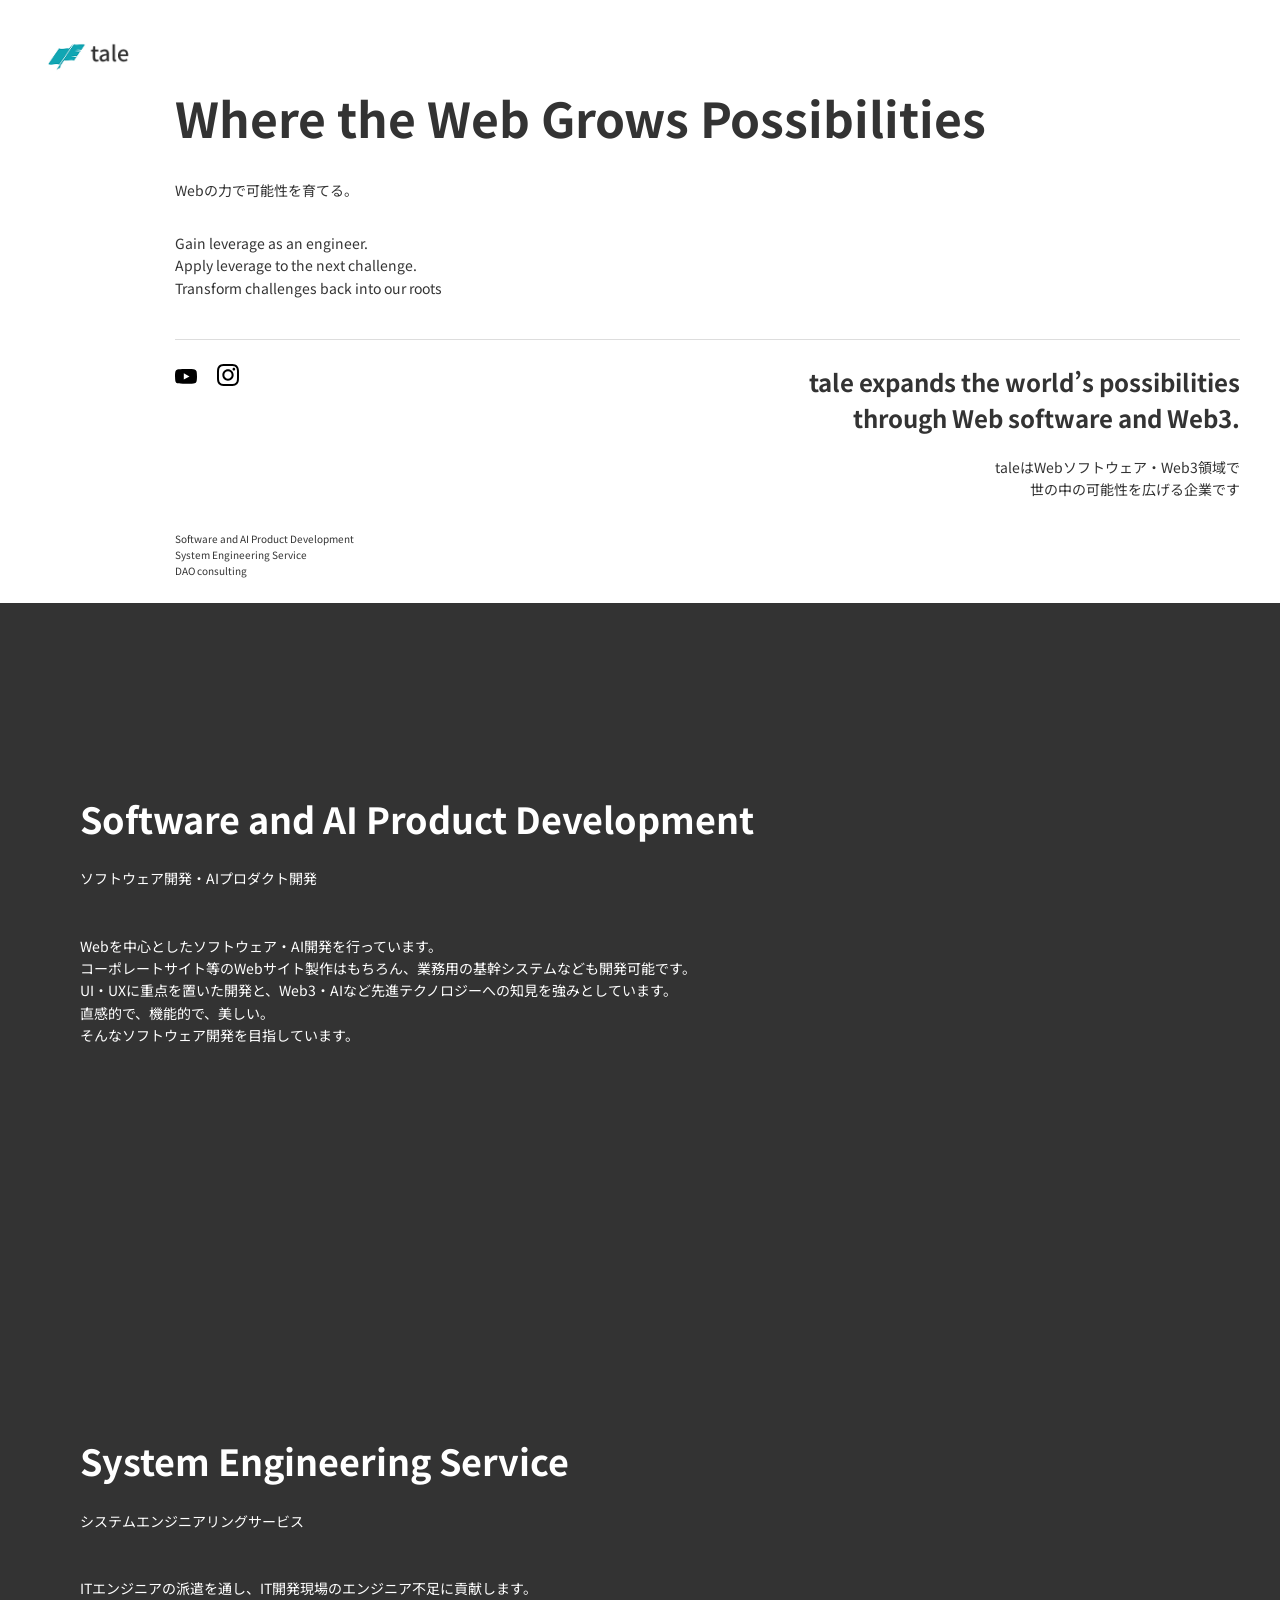
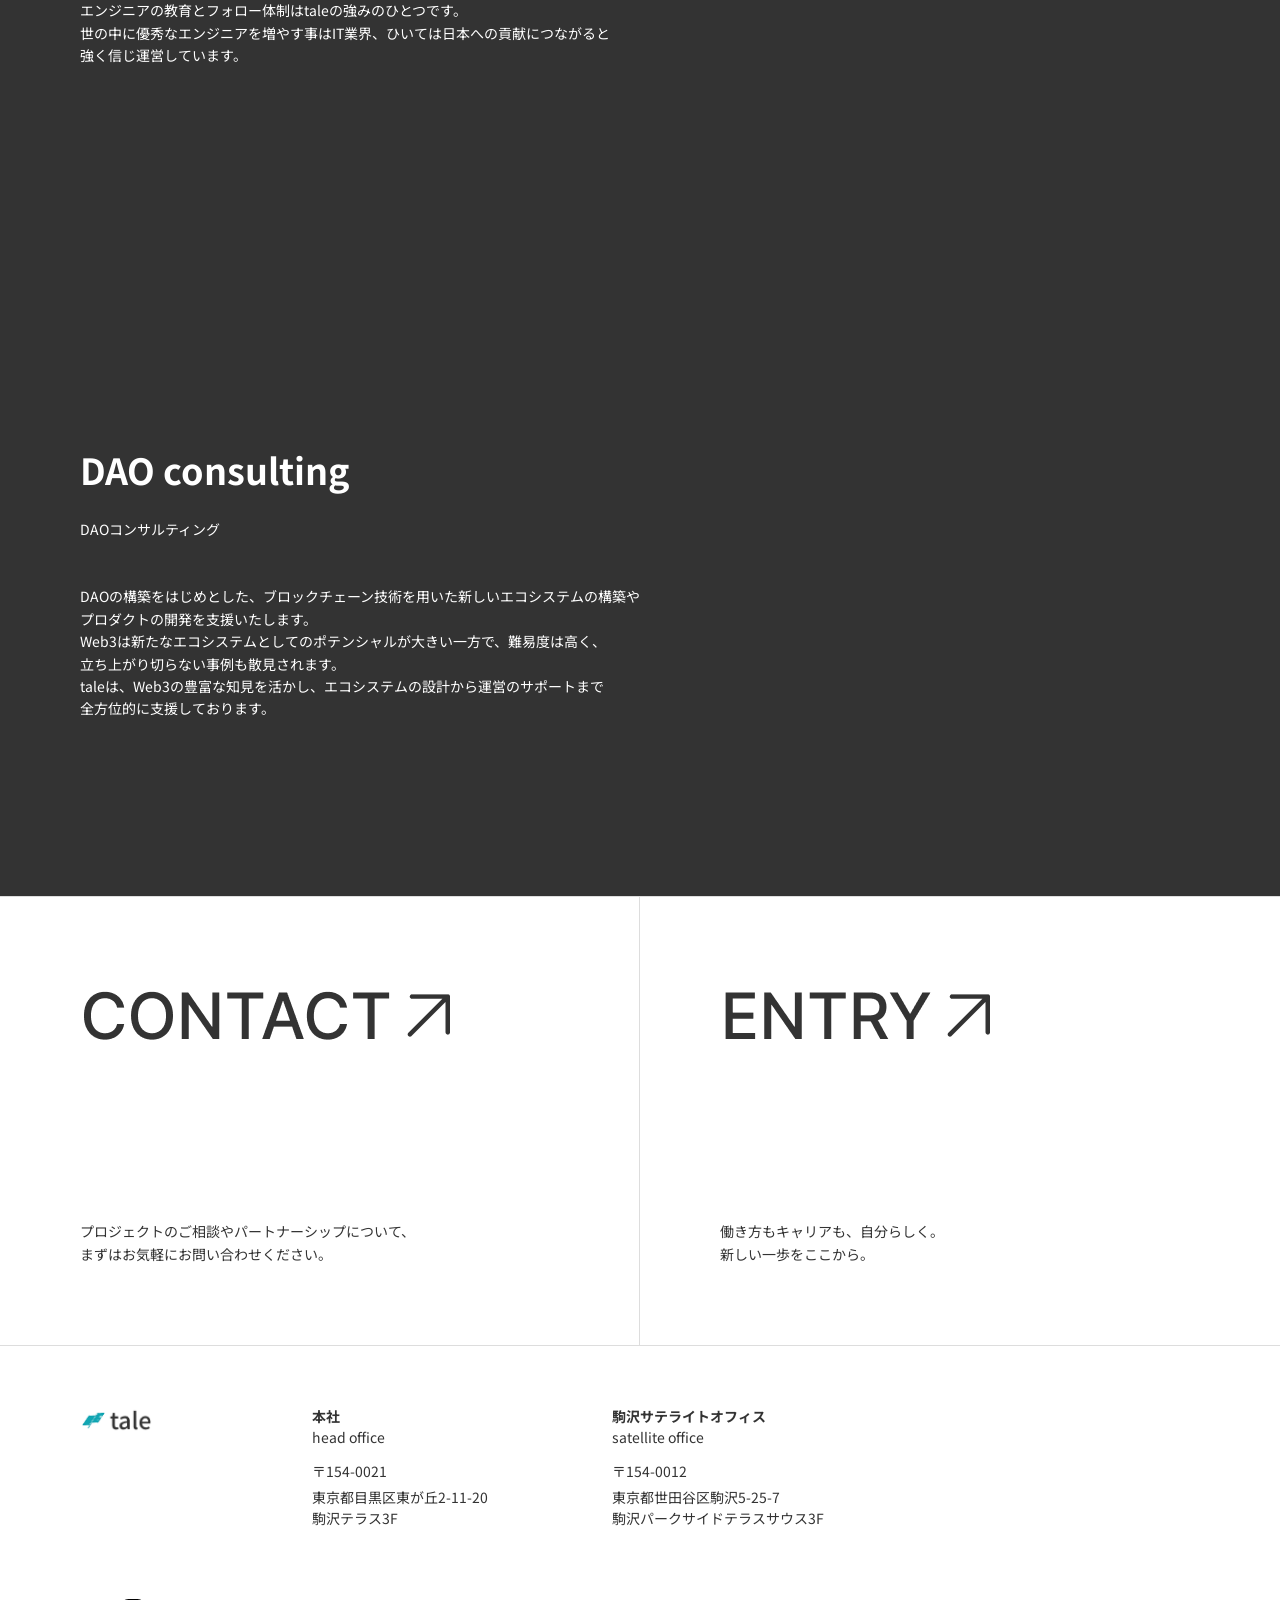
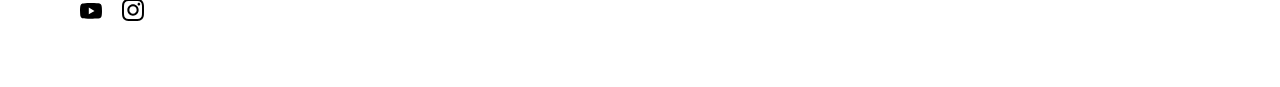
==== commit 42e7dd21: "会社概要の追加" ====
--- a/index.html
+++ b/index.html
@@ -3,7 +3,20 @@
 
 <head>
   <meta charset="UTF-8">
-  <title>tale</title>
+  <meta name="viewport" content="width=device-width, initial-scale=1.0">
+
+  <title>株式会社tale</title>
+  <meta name="description" content="taleはWebソフトウェア・Web3領域で、世の中の可能性を広げる企業です。">
+
+  <!-- OGP -->
+  <meta property="og:site_name" content="株式会社tale">
+  <meta property="og:title" content="株式会社tale">
+  <meta property="og:description" content="taleはWebソフトウェア・Web3領域で、世の中の可能性を広げる企業です。">
+  <meta property="og:type" content="website">
+  <meta property="og:url" content="https://tale-jp.com/">
+  <!-- <meta property="og:image" content="assets/images/ogp.png"> -->
+  <meta name="twitter:card" content="summary_large_image">
+
   <link rel="icon" href="assets/images/favicon.ico">
   <link href="https://fonts.googleapis.com/css2?family=Noto+Sans+JP:wght@400;700&display=swap" rel="stylesheet">
   <link rel="stylesheet" href="assets/css/style.css">
@@ -190,8 +203,33 @@
   <!-- footer -->
   <footer class="footer">
     <div class="container footer-inner">
-      <div class="footer-left">
-        <img src="assets/images/tale_logo_footer.png" class="footer-logo">
+      <div class="footer-top">
+        <div class="footer-logo-wrapper">
+          <img src="assets/images/tale_logo_footer.png" class="footer-logo">
+        </div>
+
+        <div class="container-offices">
+          <div class="office-column">
+            <h3>本社<br><span>head office</span></h3>
+            <p class="office-type">〒154-0021</p>
+            <p class="office-address">
+              東京都目黒区東が丘2-11-20<br>
+              駒沢テラス3F
+            </p>
+          </div>
+
+          <div class="office-column">
+            <h3>駒沢サテライトオフィス<br><span>satellite office</span></h3>
+            <p class="office-type">〒154-0012</p>
+            <p class="office-address">
+              東京都世田谷区駒沢5-25-7<br>
+              駒沢パークサイドテラスサウス3F
+            </p>
+          </div>
+        </div>
+      </div>
+
+      <div class="footer-bottom">
         <nav class="footer-nav">
           <!-- <a href="#">About</a> -->
           <!-- <a href="#">Business</a> -->
@@ -212,13 +250,15 @@
           </a>
           <span>portfolio/Pdf</span> -->
         </div>
-
       </div>
 
     </div>
 
   </footer>
 
+  <script>
+    console.log("👋 Hello!\n🌍 The world is waiting for you!");
+  </script>
 </body>
 
 </html>
--- a/assets/css/style.css
+++ b/assets/css/style.css
@@ -328,6 +328,52 @@
 
 
 /* =====================
+  office locations
+===================== */
+
+.office-locations {
+  padding: 80px 0;
+}
+
+.footer-top {
+  display: flex;
+  justify-content: flex-start;
+  gap: 160px;
+}
+
+.container-offices {
+  display: flex;
+  flex: 1;
+  max-width: 600px;
+}
+
+.office-column {
+  width: 50%;
+}
+
+.office-column h3 {
+  font-size: 14px;
+  font-weight: 700;
+  margin-bottom: 12px;
+  line-height: 1.5;
+}
+
+.office-column h3 span {
+  font-weight: 400;
+}
+
+.office-type {
+  font-size: 14px;
+  margin-bottom: 4px;
+}
+
+.office-address {
+  font-size: 14px;
+  line-height: 1.5;
+}
+
+
+/* =====================
   footer
 ===================== */
 
@@ -347,6 +393,7 @@
 }
 
 .footer-nav {
+  padding-top: 30px;
   display: flex;
   gap: 30px;
 }
@@ -359,7 +406,7 @@
 
 .footer-right {
   display: flex;
-  justify-content: flex;
+  justify-content: flex-start;
   align-items: center;
   gap: 20px;
 
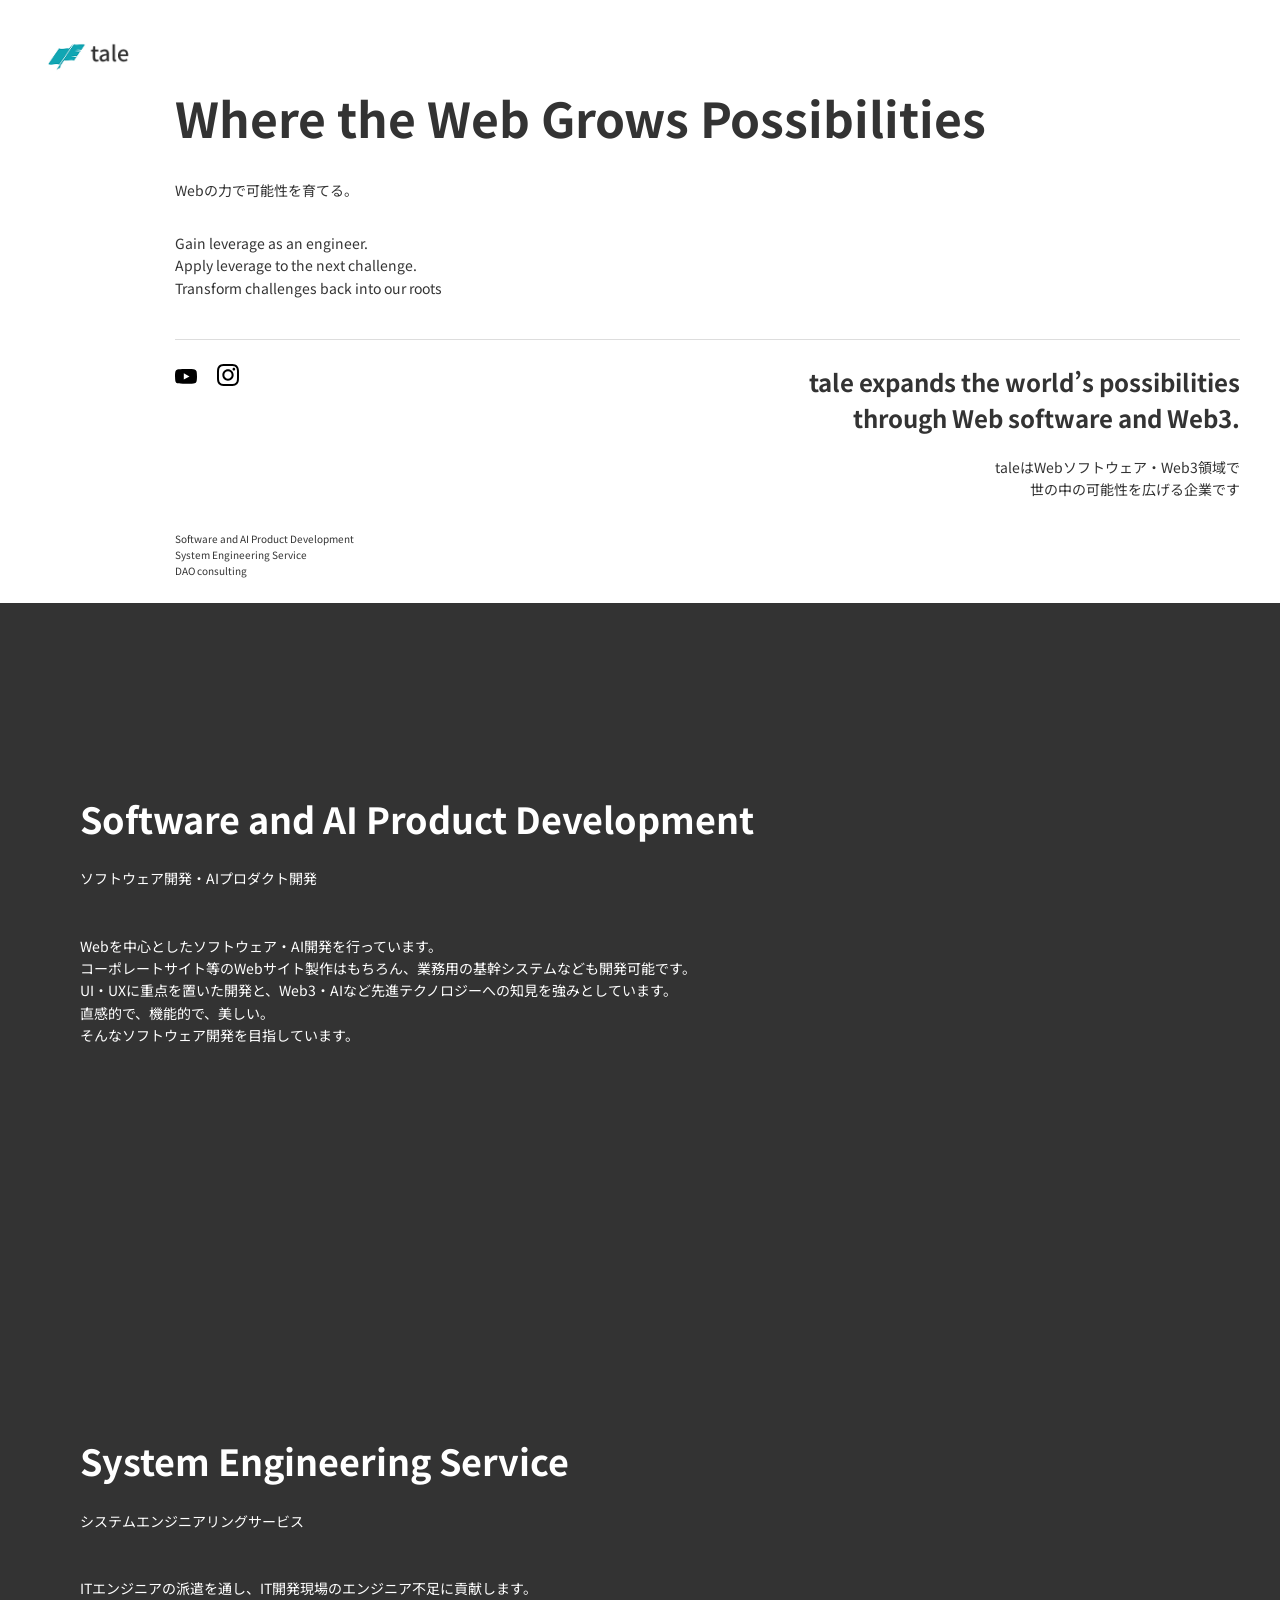
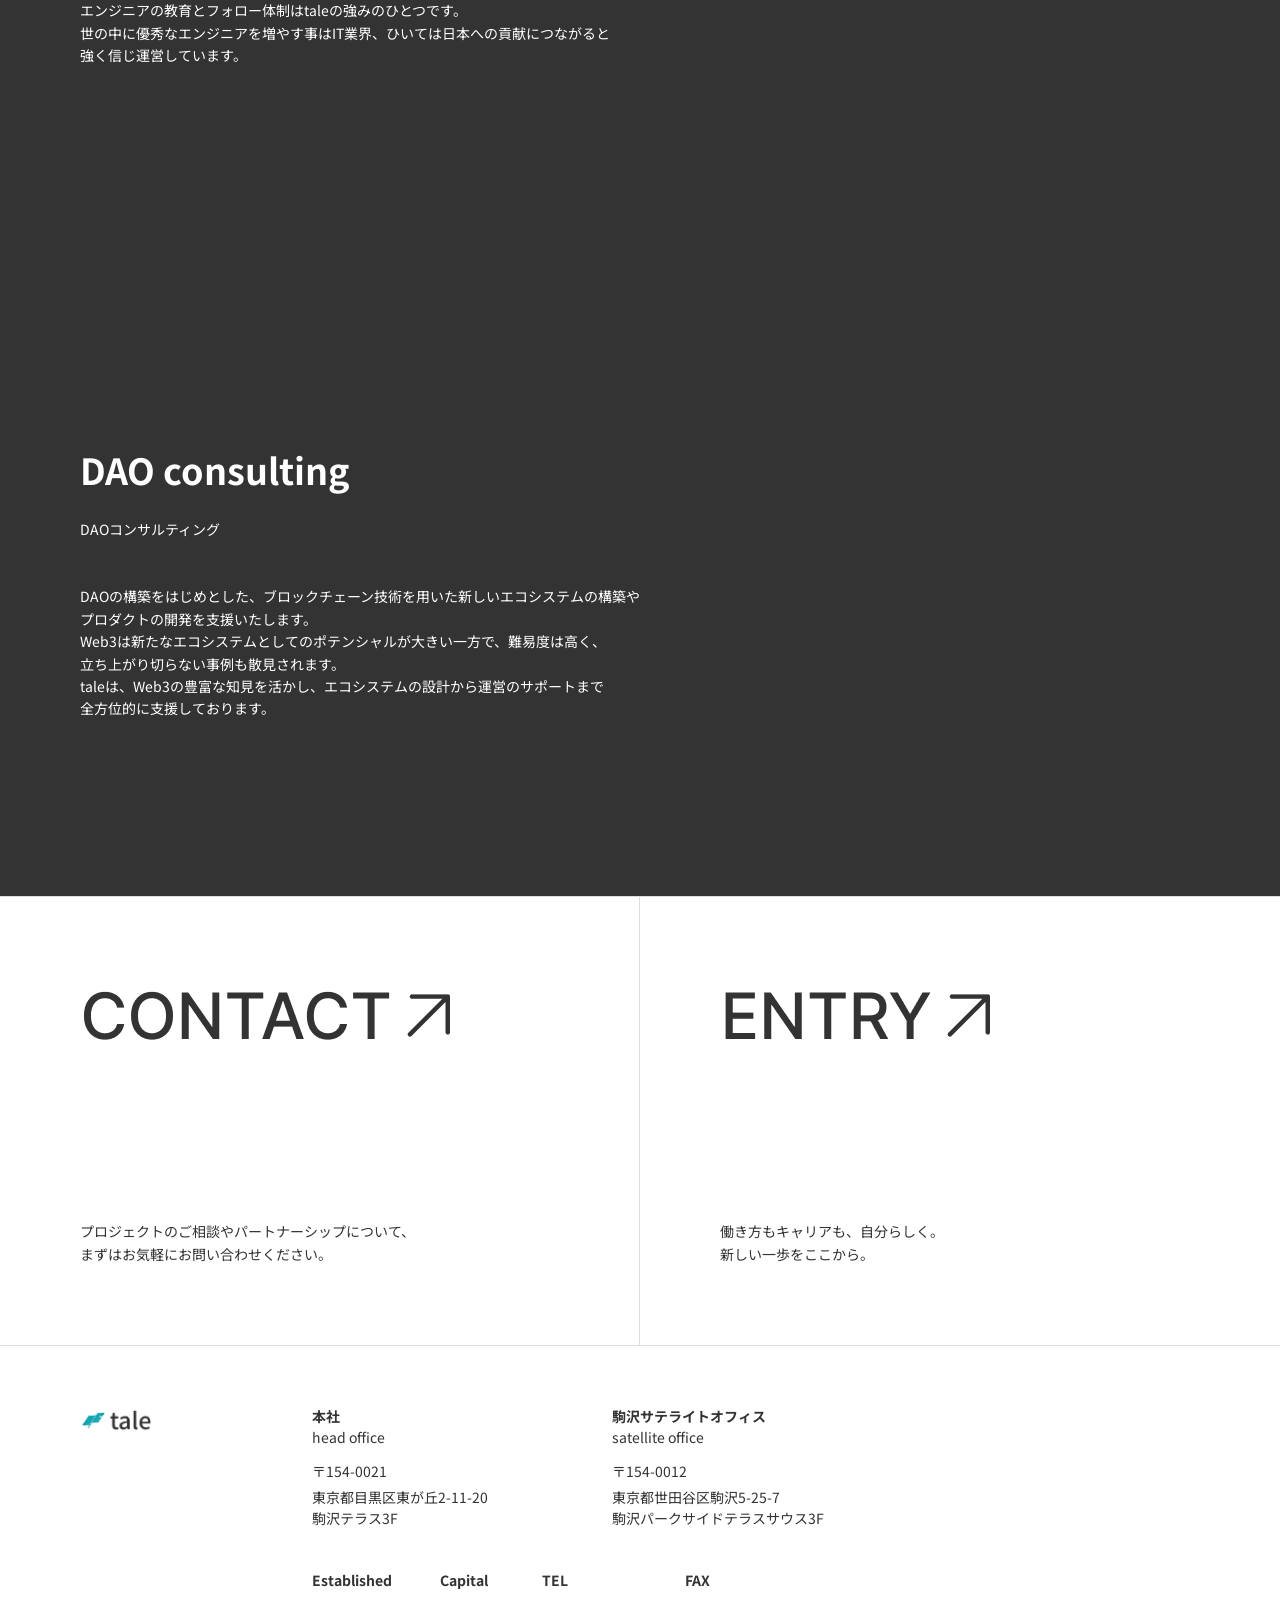
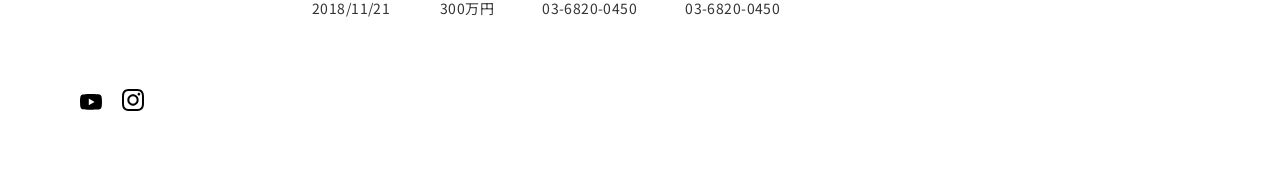
==== commit 26a1070c: "設立日、資本金、TEL、FAXを追加" ====
--- a/index.html
+++ b/index.html
@@ -14,7 +14,7 @@
   <meta property="og:description" content="taleはWebソフトウェア・Web3領域で、世の中の可能性を広げる企業です。">
   <meta property="og:type" content="website">
   <meta property="og:url" content="https://tale-jp.com/">
-  <!-- <meta property="og:image" content="assets/images/ogp.png"> -->
+  <meta property="og:image" content="https://tale-jp.com/assets/images/ogp.png">
   <meta name="twitter:card" content="summary_large_image">
 
   <link rel="icon" href="assets/images/favicon.ico">
@@ -229,6 +229,28 @@
         </div>
       </div>
 
+      <div class="footer-meta-row">
+        <div class="footer-meta-spacer"></div>
+        <div class="footer-meta">
+        <div class="footer-meta-item">
+          <span class="footer-meta-label">Established</span>
+          <span class="footer-meta-value">2018/11/21</span>
+        </div>
+        <div class="footer-meta-item">
+          <span class="footer-meta-label">Capital</span>
+          <span class="footer-meta-value">300万円</span>
+        </div>
+        <div class="footer-meta-item">
+          <span class="footer-meta-label">TEL</span>
+          <span class="footer-meta-value">03-6820-0450</span>
+        </div>
+        <div class="footer-meta-item">
+          <span class="footer-meta-label">FAX</span>
+          <span class="footer-meta-value">03-6820-0450</span>
+        </div>
+      </div>
+      </div>
+
       <div class="footer-bottom">
         <nav class="footer-nav">
           <!-- <a href="#">About</a> -->
--- a/assets/css/style.css
+++ b/assets/css/style.css
@@ -392,6 +392,41 @@
   margin-bottom: 30px;
 }
 
+.footer-meta-row {
+  display: flex;
+  gap: 160px;
+  margin-top: 40px;
+}
+
+.footer-meta-spacer {
+  flex-shrink: 0;
+  width: 72px;
+}
+
+.footer-meta {
+  display: flex;
+  gap: 0;
+}
+
+.footer-meta-item {
+  display: flex;
+  flex-direction: column;
+  gap: 6px;
+  margin-right: 48px;
+}
+
+.footer-meta-label {
+  font-size: 14px;
+  font-weight: 700;
+  color: #333;
+}
+
+.footer-meta-value {
+  font-size: 14px;
+  color: #333;
+  letter-spacing: 0.03em;
+}
+
 .footer-nav {
   padding-top: 30px;
   display: flex;
